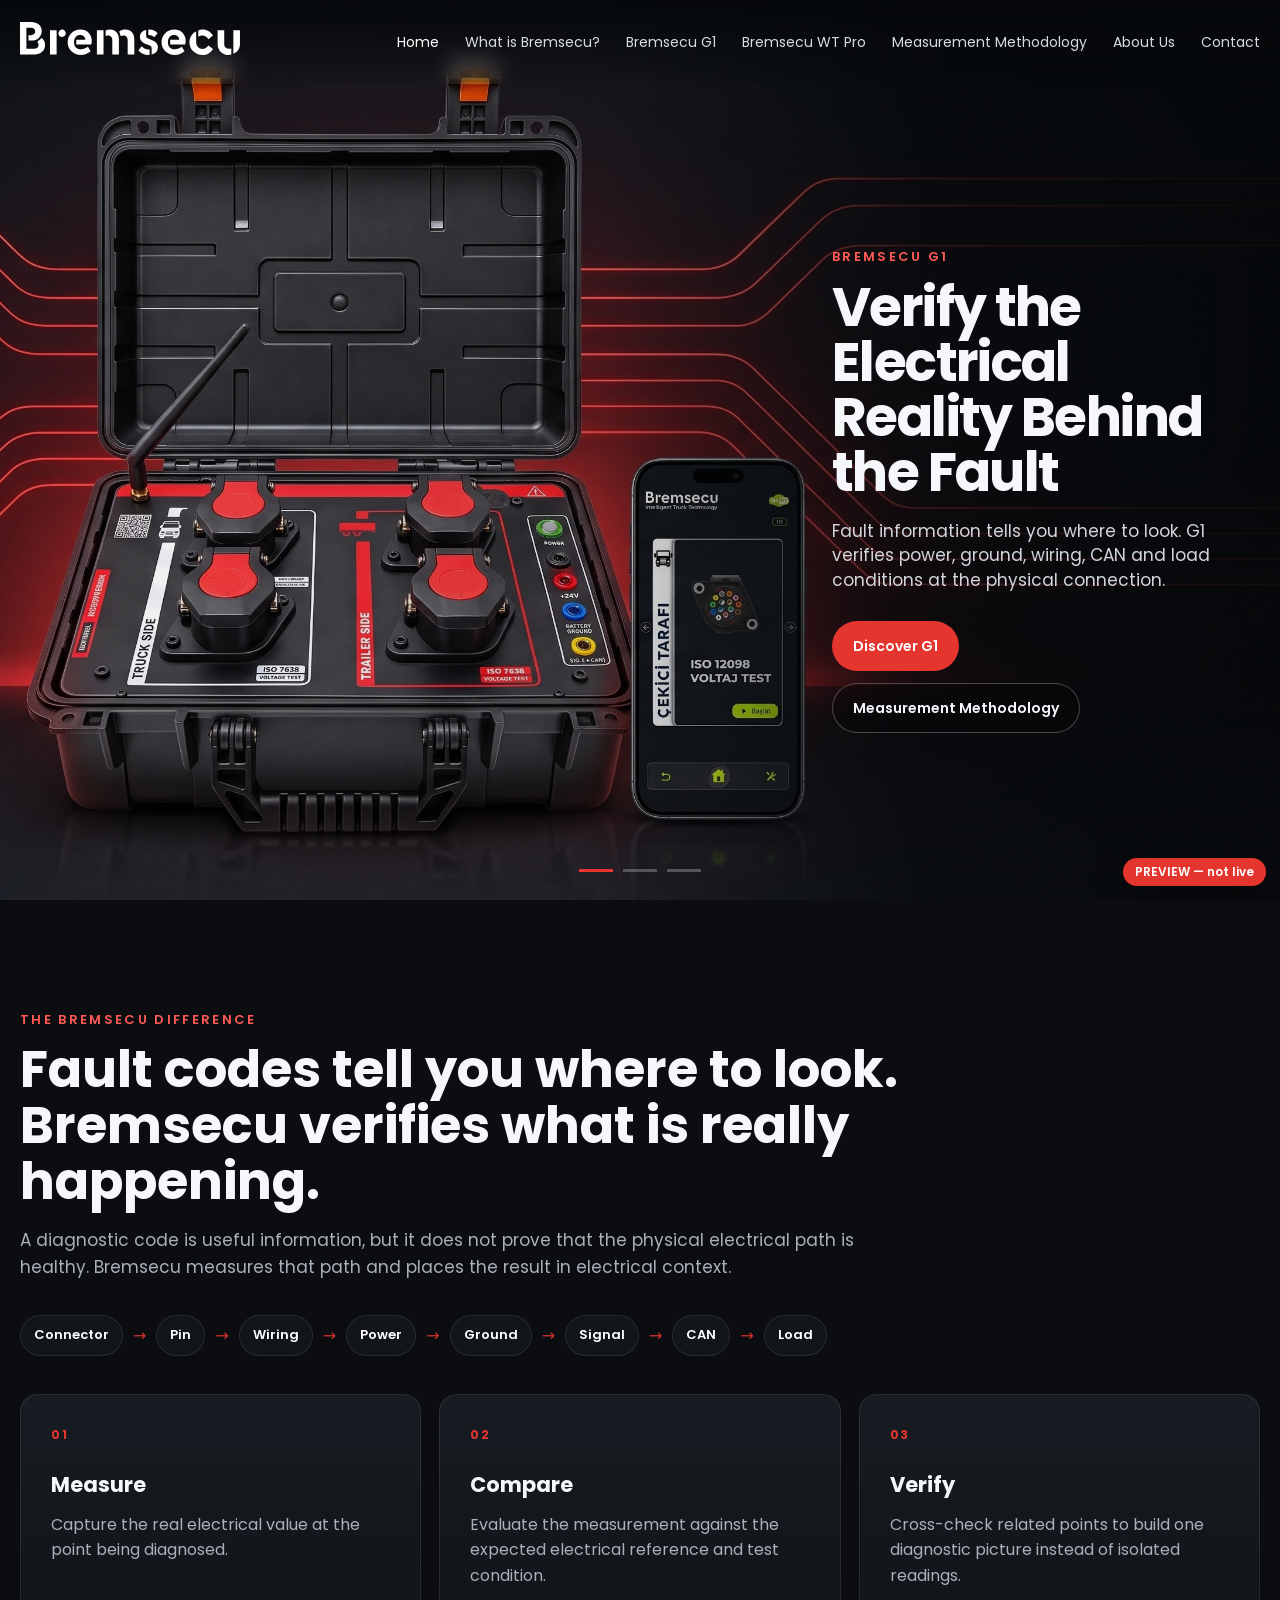
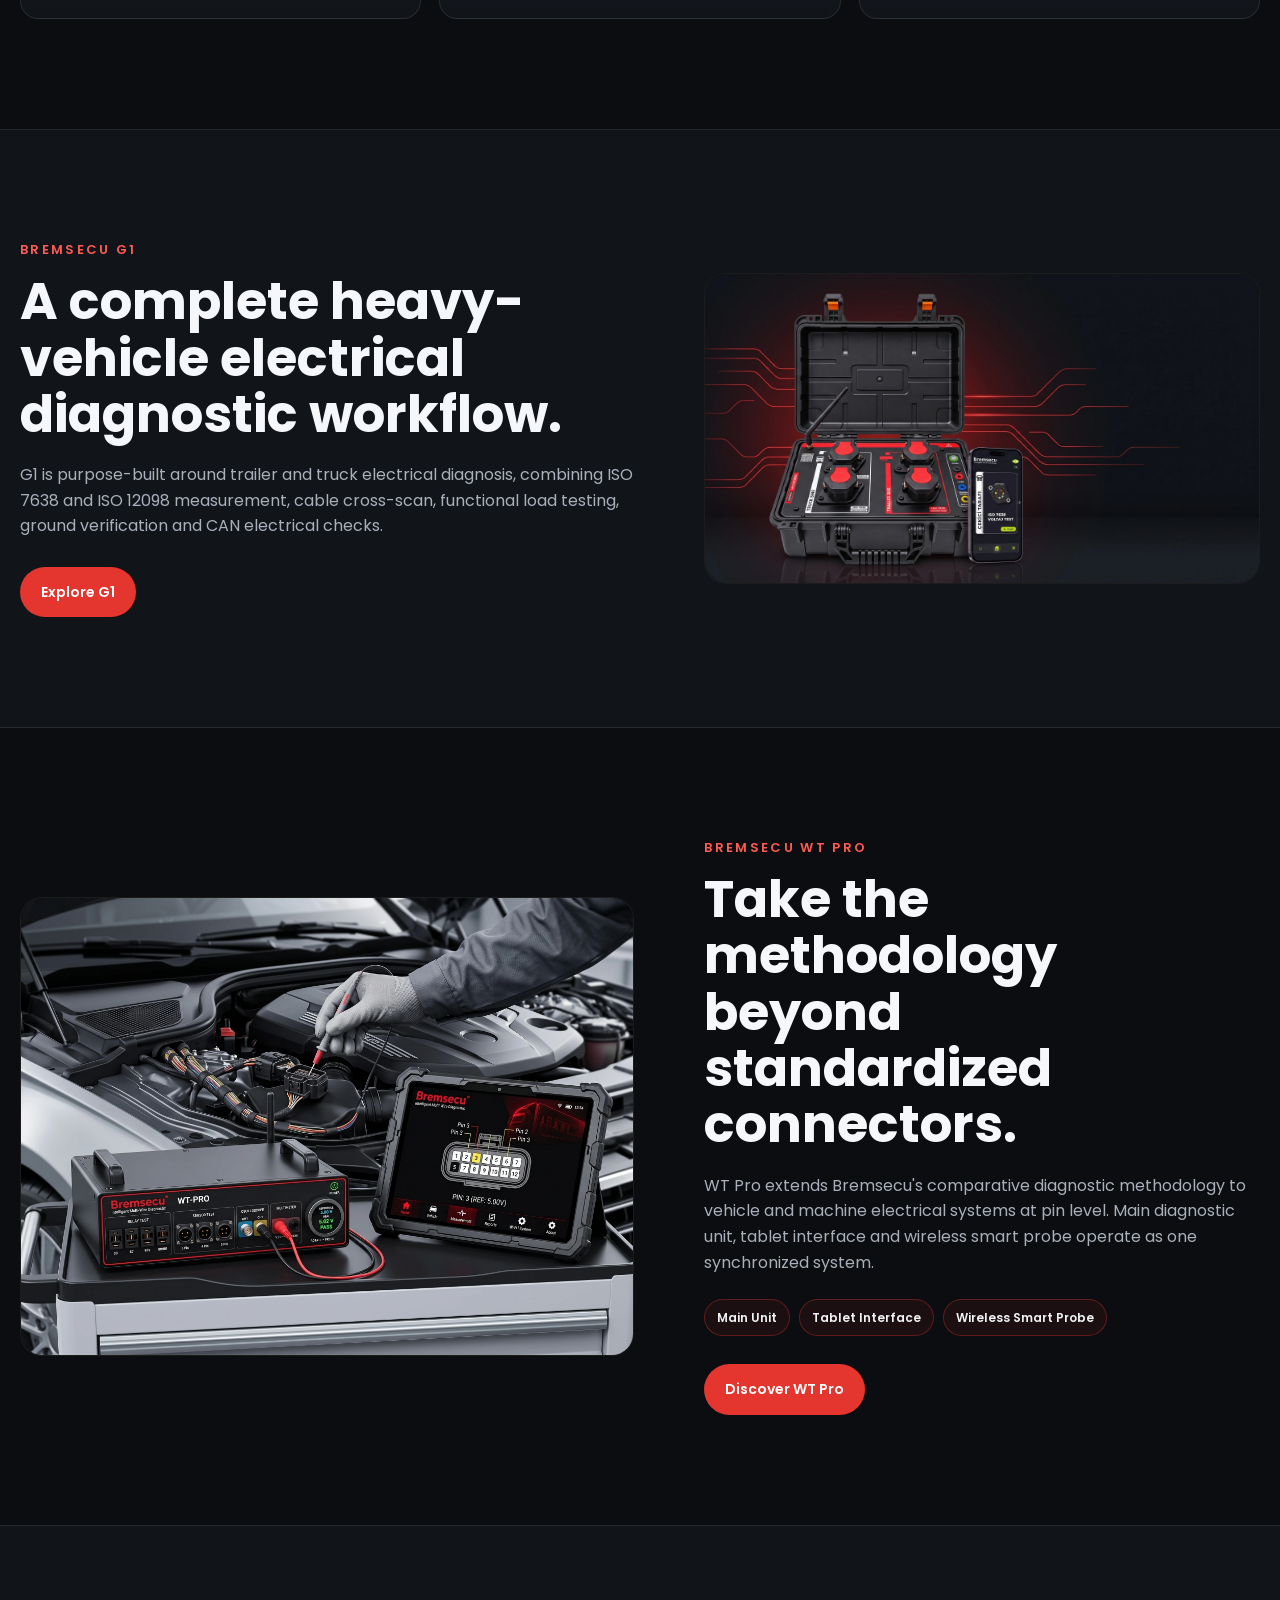
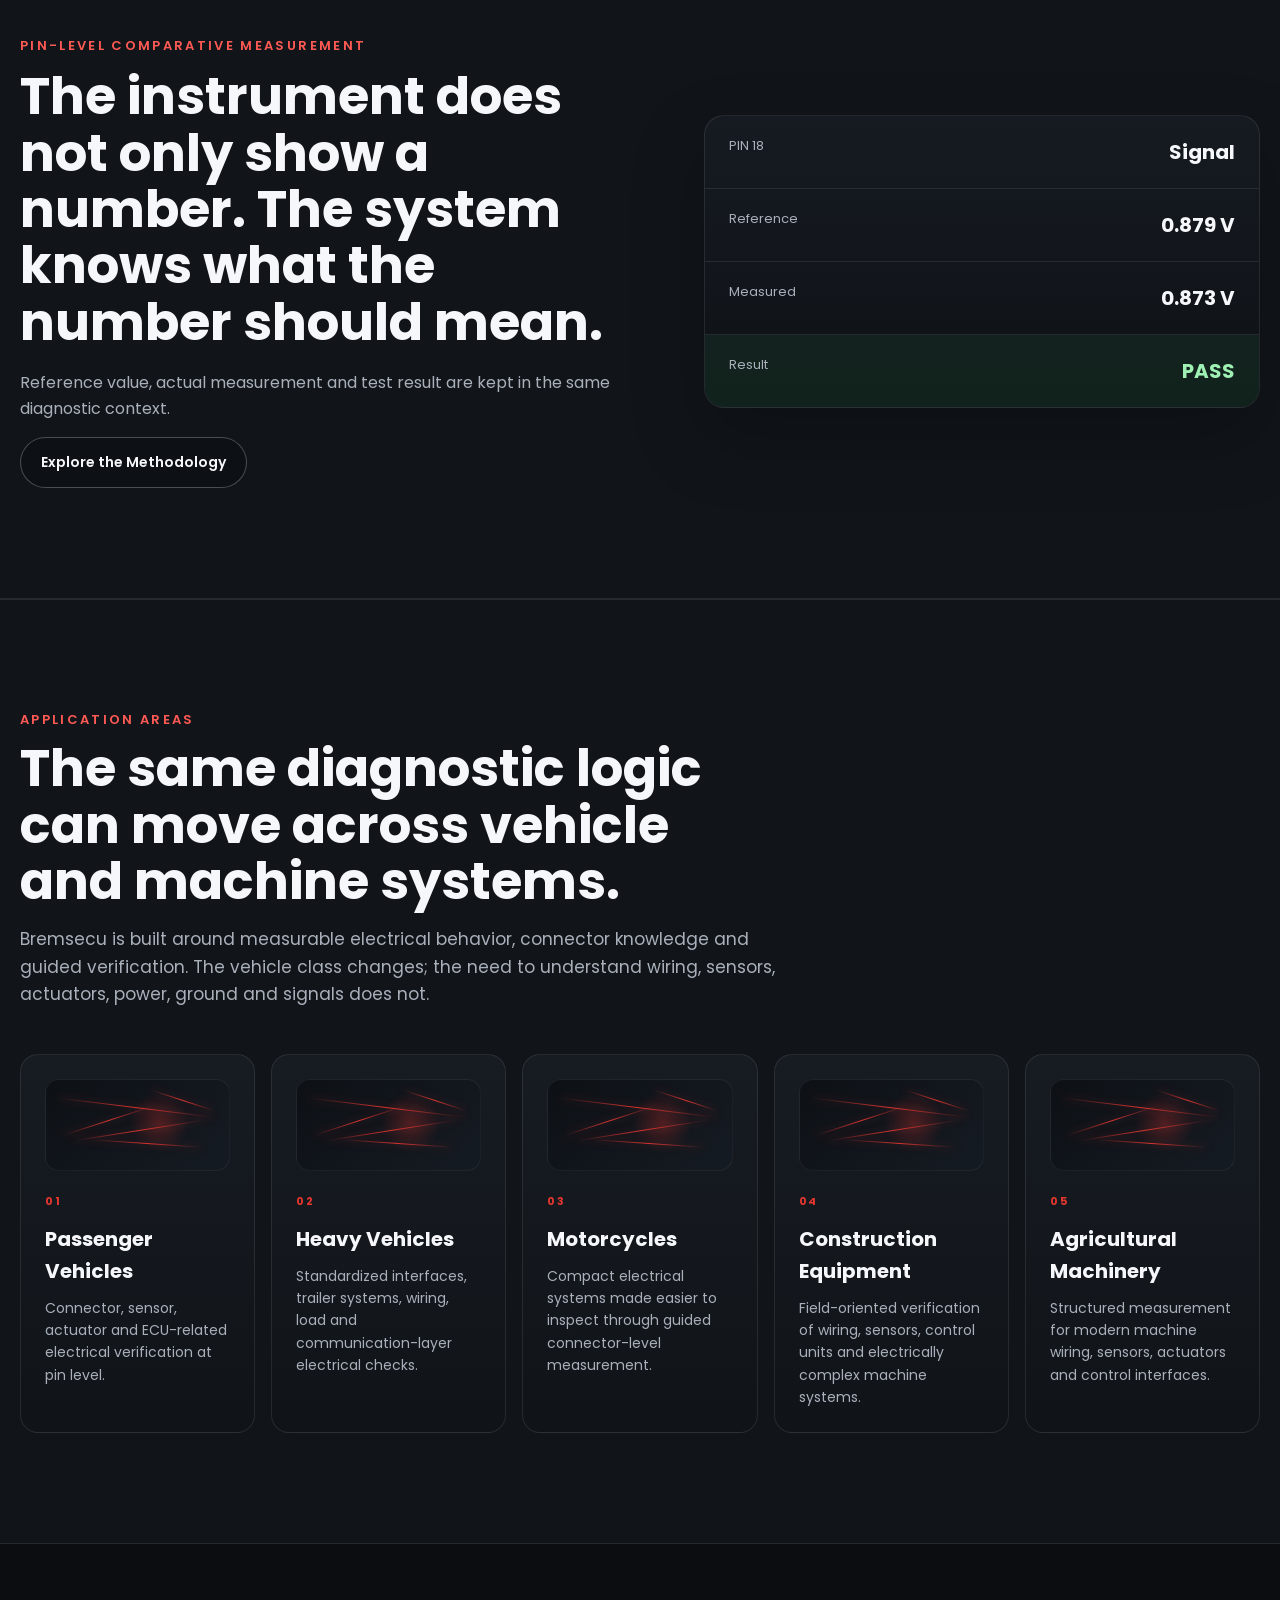
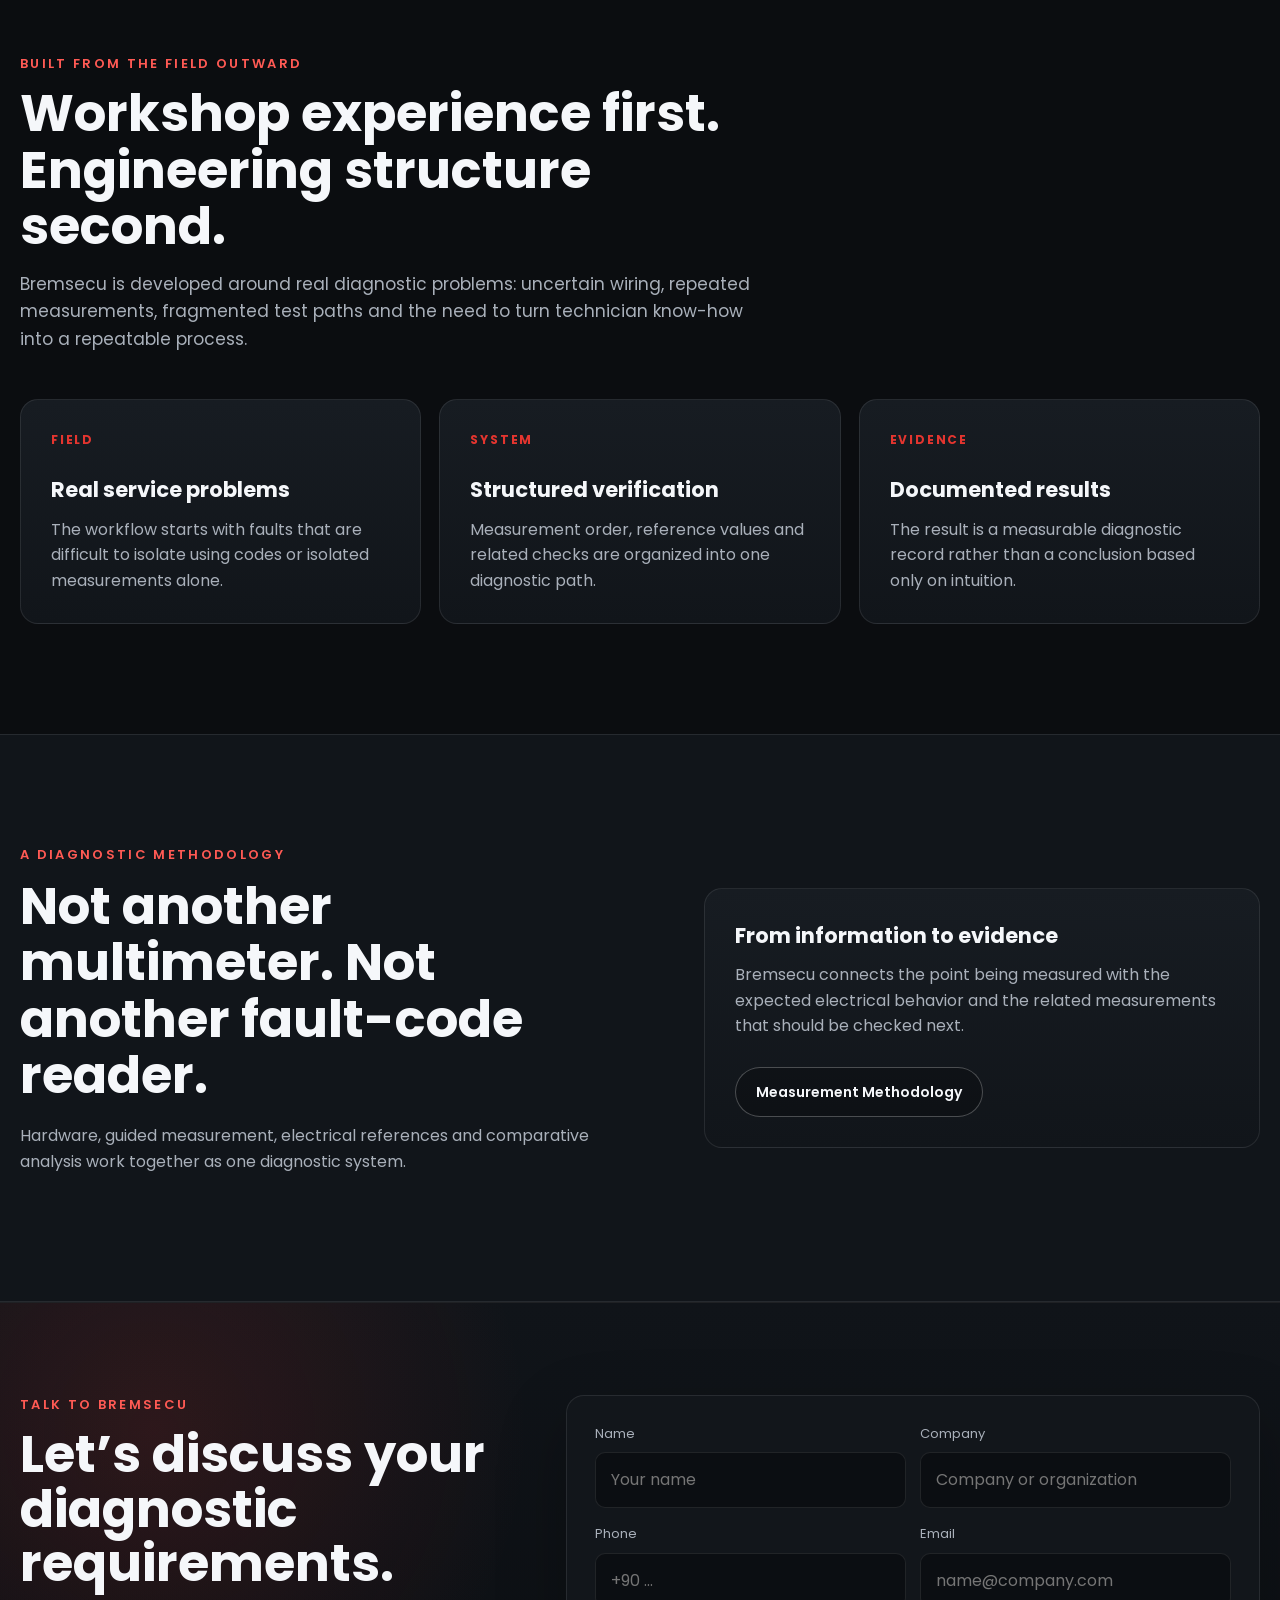
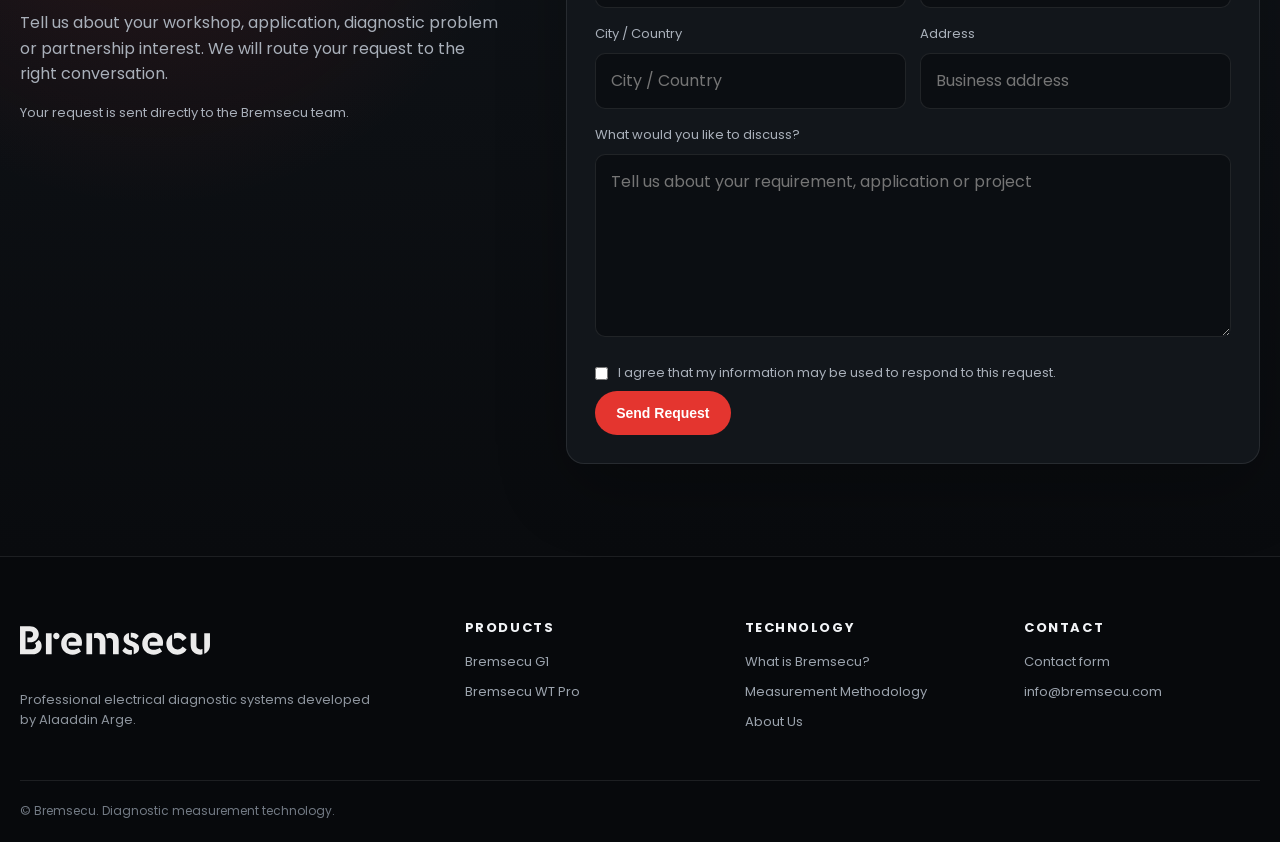
==== public/preview/index.html @ 4805d88d "Add static preview for index.html" ====
<!doctype html>
<html lang="en">
<head>
<meta charset="utf-8"><meta name="viewport" content="width=device-width,initial-scale=1">
<title>Bremsecu | Diagnostic Measurement Platforms</title>
<meta name="description" content="Bremsecu combines diagnostic methodology with two measurement platforms: Bremsecu G1 for heavy-vehicle electrical diagnostics and WT Pro for trainable pin-level measurement and signal analysis.">
<link rel="canonical" href="https://bremsecu.com/">
<meta property="og:type" content="website"><meta property="og:title" content="Bremsecu | Diagnostic Measurement Platforms"><meta property="og:description" content="One diagnostic methodology. Multiple measurement platforms. Real electrical evidence."><meta property="og:url" content="https://bremsecu.com/"><meta property="og:image" content="https://bremsecu.com/images/hero/desktop/hero-desktop-06.webp">
<meta name="twitter:card" content="summary_large_image">
<link rel="icon" type="image/png" href="../images/brand/favicon.png"><link rel="apple-touch-icon" href="../images/brand/favicon.png"><link rel="manifest" href="../site.webmanifest">
<link rel="preload" as="image" href="../images/hero/desktop/hero-desktop-01.webp" media="(min-width:901px)" type="image/webp"><link rel="preload" as="image" href="../images/hero/mobile/hero-mobile-01.webp" media="(max-width:900px)" type="image/webp">
<link rel="stylesheet" href="../styles.css?v=20261004-1">
<script type="application/ld+json">{"@context":"https://schema.org","@graph":[{"@type":"Organization","@id":"https://bremsecu.com/#organization","name":"Bremsecu","url":"https://bremsecu.com/","logo":"https://bremsecu.com/images/brand/logo.svg"},{"@type":"WebSite","@id":"https://bremsecu.com/#website","url":"https://bremsecu.com/","name":"Bremsecu","publisher":{"@id":"https://bremsecu.com/#organization"}},{"@type":"Product","name":"Bremsecu G1","url":"https://bremsecu.com/bremsecu-g1.html","brand":{"@type":"Brand","name":"Bremsecu"}},{"@type":"Product","name":"Bremsecu WT Pro","url":"https://bremsecu.com/bremsecu-wt-pro.html","brand":{"@type":"Brand","name":"Bremsecu"}}]}</script>
</head>
<body><div style="position:fixed;z-index:9999;right:14px;bottom:14px;background:#e4352f;color:white;padding:8px 12px;border-radius:999px;font:600 12px/1 Poppins,Arial,sans-serif;box-shadow:0 8px 30px rgba(0,0,0,.35)">PREVIEW — not live</div>
<header class="site-header"><div class="container nav"><a class="brand" href="./index.html"><img src="../images/brand/logo.svg" alt="Bremsecu"></a><button class="nav-toggle" aria-label="Toggle navigation" aria-expanded="false">☰</button><nav class="nav-links">
<a class="active" href="./index.html">Home</a>
<a href="./what-is-bremsecu.html">What is Bremsecu?</a>
<a href="./bremsecu-g1.html">Bremsecu G1</a>
<a href="./bremsecu-wt-pro.html">Bremsecu WT Pro</a>
<a href="./measurement-methodology.html">Measurement Methodology</a>
<a href="./about.html">About Us</a>
<a href="./contact.html">Contact</a>
</nav></div></header>
<main>
<section class="hero">
<article class="hero-slide active">
<picture class="hero-picture"><source media="(max-width:900px)" srcset="../images/hero/mobile/hero-mobile-01.webp" type="image/webp"><img src="../images/hero/desktop/hero-desktop-01.webp" alt="Bremsecu G1 heavy-vehicle diagnostic platform" fetchpriority="high" decoding="async"></picture>
<div class="hero-shade"></div><div class="hero-copy"><div class="container"><div class="hero-copy-inner"><div class="eyebrow">Bremsecu G1</div><h1>Verify the Electrical Reality Behind the Fault</h1><p>Fault information tells you where to look. G1 verifies power, ground, wiring, CAN and load conditions at the physical connection.</p><div class="hero-actions"><a class="btn btn-primary" href="./bremsecu-g1.html">Discover G1</a><a class="btn btn-secondary" href="./measurement-methodology.html">Measurement Methodology</a></div></div></div></div>
</article>
<article class="hero-slide">
<picture class="hero-picture"><source media="(max-width:900px)" srcset="../images/hero/mobile/hero-mobile-07.webp" type="image/webp"><img src="../images/hero/desktop/hero-desktop-06.webp" alt="Bremsecu WT Pro guided measurement platform" loading="lazy" decoding="async"></picture>
<div class="hero-shade"></div><div class="hero-copy"><div class="container"><div class="hero-copy-inner"><div class="eyebrow">Bremsecu WT Pro</div><h1>Measure. Compare. Verify.</h1><p>Pin-level measurement, reference values and guided comparison work together to turn electrical data into diagnostic evidence.</p><div class="hero-actions"><a class="btn btn-primary" href="./bremsecu-wt-pro.html">Explore WT Pro</a></div></div></div></div>
</article>

<article class="hero-slide hero-slide--domains">
<picture class="hero-picture"><source media="(max-width:900px)" srcset="../images/hero/mobile/hero-mobile-09.webp" type="image/webp"><img src="../images/hero/desktop/hero-desktop-08.webp" alt="Vehicle and machine electrical systems visualized through wiring architecture" loading="lazy" decoding="async"></picture>
<div class="hero-shade"></div><div class="hero-copy"><div class="container"><div class="hero-copy-inner"><div class="eyebrow">Across vehicle systems</div><h1>One Methodology. Multiple Vehicle Domains.</h1><p>From passenger vehicles and motorcycles to heavy vehicles, construction equipment and agricultural machinery — Bremsecu focuses on the electrical structure behind the machine.</p><div class="hero-actions"><a class="btn btn-primary" href="#application-areas">Explore Applications</a><a class="btn btn-secondary" href="./measurement-methodology.html">The Methodology</a></div></div></div></div>
</article>
<div class="hero-dots" aria-label="Hero slides"><button class="hero-dot active" aria-label="Bremsecu G1"></button><button class="hero-dot" aria-label="Bremsecu WT Pro"></button><button class="hero-dot" aria-label="Bremsecu application areas"></button></div>
</section>

<section class="section methodology-intro"><div class="container"><div class="section-head"><div class="eyebrow">The Bremsecu difference</div><h2>Fault codes tell you where to look. Bremsecu verifies what is really happening.</h2><p>A diagnostic code is useful information, but it does not prove that the physical electrical path is healthy. Bremsecu measures that path and places the result in electrical context.</p></div>
<div class="physical-path" aria-label="Physical diagnostic path"><span>Connector</span><i>→</i><span>Pin</span><i>→</i><span>Wiring</span><i>→</i><span>Power</span><i>→</i><span>Ground</span><i>→</i><span>Signal</span><i>→</i><span>CAN</span><i>→</i><span>Load</span></div>
<div class="grid-3">
<div class="card"><div class="num">01</div><h3>Measure</h3><p>Capture the real electrical value at the point being diagnosed.</p></div>
<div class="card"><div class="num">02</div><h3>Compare</h3><p>Evaluate the measurement against the expected electrical reference and test condition.</p></div>
<div class="card"><div class="num">03</div><h3>Verify</h3><p>Cross-check related points to build one diagnostic picture instead of isolated readings.</p></div>
</div></div></section>

<section class="section section-alt"><div class="container split product-split"><div class="split-copy"><div class="eyebrow">Bremsecu G1</div><h2>A complete heavy-vehicle electrical diagnostic workflow.</h2><p>G1 is purpose-built around trailer and truck electrical diagnosis, combining ISO 7638 and ISO 12098 measurement, cable cross-scan, functional load testing, ground verification and CAN electrical checks.</p><div class="hero-actions"><a class="btn btn-primary" href="./bremsecu-g1.html">Explore G1</a></div></div><div class="media-frame"><img src="../images/hero/desktop/hero-desktop-04.webp" alt="Bremsecu G1 diagnostic suitcase and mobile workflow" loading="lazy" decoding="async"></div></div></section>

<section class="section"><div class="container split product-split"><div class="media-frame product-media"><picture><source media="(max-width:900px)" srcset="../images/hero/mobile/hero-mobile-08.webp" type="image/webp"><img src="../images/hero/desktop/hero-desktop-07.webp" onerror="this.onerror=null;this.src='/images/hero/desktop/hero-desktop-06.webp';" alt="Bremsecu WT Pro measurement platform with tablet" loading="lazy" decoding="async"></picture></div><div class="split-copy"><div class="eyebrow">Bremsecu WT Pro</div><h2>Take the methodology beyond standardized connectors.</h2><p>WT Pro extends Bremsecu's comparative diagnostic methodology to vehicle and machine electrical systems at pin level. Main diagnostic unit, tablet interface and wireless smart probe operate as one synchronized system.</p><div class="system-tags"><span>Main Unit</span><span>Tablet Interface</span><span>Wireless Smart Probe</span></div><div class="hero-actions"><a class="btn btn-primary" href="./bremsecu-wt-pro.html">Discover WT Pro</a></div></div></div></section>
<section class="section section-alt comparison-demo"><div class="container split"><div class="split-copy"><div class="eyebrow">Pin-level comparative measurement</div><h2>The instrument does not only show a number. The system knows what the number should mean.</h2><p>Reference value, actual measurement and test result are kept in the same diagnostic context.</p><a class="btn btn-secondary" href="./measurement-methodology.html">Explore the Methodology</a></div><div class="comparison-card"><div><span>PIN 18</span><strong>Signal</strong></div><div><span>Reference</span><strong>0.879 V</strong></div><div><span>Measured</span><strong>0.873 V</strong></div><div class="comparison-result"><span>Result</span><strong>PASS</strong></div></div></div></section>


<section class="section section-alt" id="application-areas"><div class="container">
<div class="section-head"><div class="eyebrow">Application areas</div><h2>The same diagnostic logic can move across vehicle and machine systems.</h2><p>Bremsecu is built around measurable electrical behavior, connector knowledge and guided verification. The vehicle class changes; the need to understand wiring, sensors, actuators, power, ground and signals does not.</p></div>
<div class="application-grid">
  <article class="application-card"><div class="application-visual"><span></span><i></i><b></b></div><div class="num">01</div><h3>Passenger Vehicles</h3><p>Connector, sensor, actuator and ECU-related electrical verification at pin level.</p></article>
  <article class="application-card"><div class="application-visual"><span></span><i></i><b></b></div><div class="num">02</div><h3>Heavy Vehicles</h3><p>Standardized interfaces, trailer systems, wiring, load and communication-layer electrical checks.</p></article>
  <article class="application-card"><div class="application-visual"><span></span><i></i><b></b></div><div class="num">03</div><h3>Motorcycles</h3><p>Compact electrical systems made easier to inspect through guided connector-level measurement.</p></article>
  <article class="application-card"><div class="application-visual"><span></span><i></i><b></b></div><div class="num">04</div><h3>Construction Equipment</h3><p>Field-oriented verification of wiring, sensors, control units and electrically complex machine systems.</p></article>
  <article class="application-card"><div class="application-visual"><span></span><i></i><b></b></div><div class="num">05</div><h3>Agricultural Machinery</h3><p>Structured measurement for modern machine wiring, sensors, actuators and control interfaces.</p></article>
</div>
</div></section>

<section class="section"><div class="container"><div class="section-head"><div class="eyebrow">Built from the field outward</div><h2>Workshop experience first. Engineering structure second.</h2><p>Bremsecu is developed around real diagnostic problems: uncertain wiring, repeated measurements, fragmented test paths and the need to turn technician know-how into a repeatable process.</p></div><div class="grid-3"><div class="card"><div class="num">FIELD</div><h3>Real service problems</h3><p>The workflow starts with faults that are difficult to isolate using codes or isolated measurements alone.</p></div><div class="card"><div class="num">SYSTEM</div><h3>Structured verification</h3><p>Measurement order, reference values and related checks are organized into one diagnostic path.</p></div><div class="card"><div class="num">EVIDENCE</div><h3>Documented results</h3><p>The result is a measurable diagnostic record rather than a conclusion based only on intuition.</p></div></div></div></section>

<section class="section section-alt"><div class="container split"><div><div class="eyebrow">A diagnostic methodology</div><h2 class="large-section-title">Not another multimeter. Not another fault-code reader.</h2><p class="muted">Hardware, guided measurement, electrical references and comparative analysis work together as one diagnostic system.</p></div><div class="card"><h3>From information to evidence</h3><p>Bremsecu connects the point being measured with the expected electrical behavior and the related measurements that should be checked next.</p><div class="hero-actions"><a class="btn btn-secondary" href="./measurement-methodology.html">Measurement Methodology</a></div></div></div></section>
<section class="lead-section" id="inquiry">
  <div class="container lead-grid">
    <div class="lead-copy">
      <div class="eyebrow">Talk to Bremsecu</div>
      <h2>Let’s discuss your diagnostic requirements.</h2>
      <p>Tell us about your workshop, application, diagnostic problem or partnership interest. We will route your request to the right conversation.</p>
      <p class="lead-note">Your request is sent directly to the Bremsecu team.</p>
    </div>
    <form class="contact-box lead-form" action="#" onsubmit="event.preventDefault(); alert('Preview only: form submission is disabled.');" method="post" accept-charset="UTF-8">
      <input type="hidden" name="source" value="homepage">
      <input type="hidden" name="topic" value="General Bremsecu inquiry">
      <div class="form-row">
        <div><label for="name-homepage">Name</label><input id="name-homepage" name="name" type="text" placeholder="Your name" maxlength="120" required autocomplete="name"></div>
        <div><label for="company-homepage">Company</label><input id="company-homepage" name="company" type="text" placeholder="Company or organization" maxlength="160" required autocomplete="organization"></div>
      </div>
      <div class="form-row">
        <div><label for="phone-homepage">Phone</label><input id="phone-homepage" name="phone" type="tel" placeholder="+90 ..." maxlength="60" required autocomplete="tel"></div>
        <div><label for="email-homepage">Email</label><input id="email-homepage" name="email" type="email" placeholder="name@company.com" maxlength="190" required autocomplete="email"></div>
      </div>
      <div class="form-row">
        <div><label for="location-homepage">City / Country</label><input id="location-homepage" name="location" type="text" placeholder="City / Country" maxlength="160" required autocomplete="address-level2"></div>
        <div><label for="address-homepage">Address</label><input id="address-homepage" name="address" type="text" placeholder="Business address" maxlength="260" required autocomplete="street-address"></div>
      </div>
      <label for="message-homepage">What would you like to discuss?</label>
      <textarea id="message-homepage" name="message" rows="6" placeholder="Tell us about your requirement, application or project" maxlength="5000" required></textarea>
      <label class="consent-line"><input type="checkbox" name="consent" value="1" required> <span>I agree that my information may be used to respond to this request.</span></label>
      <div class="hp-field" aria-hidden="true"><label for="website-homepage">Website</label><input id="website-homepage" name="website" type="text" tabindex="-1" autocomplete="off"></div>
      <input type="hidden" name="form_started" value="">
      <button class="btn btn-primary" type="submit">Send Request</button>
      <p class="form-status" data-form-status hidden role="status" aria-live="polite"></p>
    </form>
  </div>
</section>
</main>
<footer class="site-footer">
  <div class="container footer-grid">
    <div class="footer-brand">
      <img src="../images/brand/logo.svg" alt="Bremsecu">
      <p>Professional electrical diagnostic systems developed by Alaaddin Arge.</p>
    </div>
    <div>
      <h3>Products</h3>
      <a href="./bremsecu-g1.html">Bremsecu G1</a>
      <a href="./bremsecu-wt-pro.html">Bremsecu WT Pro</a>
    </div>
    <div>
      <h3>Technology</h3>
      <a href="./what-is-bremsecu.html">What is Bremsecu?</a>
      <a href="./measurement-methodology.html">Measurement Methodology</a>
      <a href="./about.html">About Us</a>
    </div>
    <div>
      <h3>Contact</h3>
      <a href="./contact.html">Contact form</a>
      <a href="mailto:info@bremsecu.com">info@bremsecu.com</a>
    </div>
  </div>
  <div class="container footer-bottom"><span>© Bremsecu. Diagnostic measurement technology.</span></div>
</footer><script src="../site.js?v=20261004-1"></script>
</body></html>
---- public/styles.css ----
@import url('https://fonts.googleapis.com/css2?family=Poppins:wght@400;500;600;700&display=swap');

:root {
  --bg: #0b0d10;
  --bg-soft: #11151a;
  --panel: #151a20;
  --text: #f5f7fa;
  --muted: #a9b0ba;
  --red: #e4352f;
  --red-dark: #8b1613;
  --line: rgba(255,255,255,.09);
  --max: 1240px;
}

* { box-sizing: border-box; }
html { scroll-behavior: smooth; }
body {
  margin: 0;
  background: var(--bg);
  color: var(--text);
  font-family: 'Poppins', system-ui, sans-serif;
  line-height: 1.6;
}
a { color: inherit; text-decoration: none; }
img, video { max-width: 100%; display: block; }

.container { width: min(var(--max), calc(100% - 40px)); margin: 0 auto; }

.site-header {
  position: fixed;
  inset: 0 0 auto 0;
  z-index: 50;
  background: linear-gradient(to bottom, rgba(6,8,10,.95), rgba(6,8,10,.55), transparent);
  backdrop-filter: blur(10px);
}
.nav {
  min-height: 84px;
  display: flex;
  align-items: center;
  justify-content: space-between;
  gap: 30px;
}
.brand img { width: 220px; filter: brightness(0) invert(1); }
.nav-links { display: flex; gap: 26px; align-items: center; font-size: 14px; }
.nav-links a { color: #d8dce2; transition: .2s; }
.nav-links a:hover, .nav-links a.active { color: #fff; }
.nav-toggle { display: none; background: none; border: 0; color: #fff; font-size: 28px; cursor: pointer; }

.hero {
  min-height: 100svh;
  position: relative;
  overflow: hidden;
  background: #090b0e;
}
.hero-slide { position: absolute; inset: 0; opacity: 0; transition: opacity .8s ease; pointer-events: none; }
.hero-slide.active { opacity: 1; pointer-events: auto; }
.hero-picture, .hero-picture img { width: 100%; height: 100%; }
.hero-picture img { object-fit: cover; }
.hero-shade {
  position: absolute; inset: 0;
  background: linear-gradient(90deg, rgba(5,7,9,.03) 0%, rgba(5,7,9,.10) 47%, rgba(5,7,9,.76) 72%, rgba(5,7,9,.88) 100%);
}
.hero-copy {
  position: absolute;
  inset: 0;
  display: flex;
  align-items: center;
  padding-top: 80px;
}
.hero-copy .container {
  width: 100%;
  max-width: none;
  padding: 0 clamp(42px, 5vw, 110px);
  display: flex;
  justify-content: flex-end;
}
.hero-copy-inner {
  width: min(430px, 30vw);
  margin-left: auto;
}
.eyebrow { color: #ff5a54; font-size: 13px; font-weight: 600; letter-spacing: .18em; text-transform: uppercase; }
h1 { font-size: clamp(46px, 5vw, 82px); line-height: 1.02; margin: 14px 0 18px; letter-spacing: -.03em; }
.hero .hero-copy-inner h1 { font-size: clamp(42px, 4.2vw, 72px); }
.hero p { color: #d2d6dc; font-size: 17px; line-height: 1.45; max-width: 430px; }
.hero-actions { display: flex; gap: 12px; margin-top: 28px; flex-wrap: wrap; }
.btn { display: inline-flex; align-items: center; justify-content: center; padding: 13px 20px; border-radius: 999px; font-size: 14px; font-weight: 600; border: 1px solid transparent; cursor: pointer; transition: transform .2s ease, opacity .2s ease, border-color .2s ease; }
.btn:hover { transform: translateY(-1px); }
.btn-primary { background: var(--red); color: #fff; }
.btn-secondary { border-color: rgba(255,255,255,.25); background: rgba(0,0,0,.2); }
.hero-dots { position: absolute; z-index: 5; left: 50%; bottom: 28px; transform: translateX(-50%); display: flex; gap: 10px; }
.hero-dot { width: 34px; height: 3px; background: rgba(255,255,255,.25); border: 0; padding: 0; cursor: pointer; }
.hero-dot.active { background: var(--red); }

.section { padding: 110px 0; }
.section-alt { background: var(--bg-soft); border-top: 1px solid var(--line); border-bottom: 1px solid var(--line); }
.section-head { max-width: 760px; margin-bottom: 46px; }
.section-head h2 { font-size: clamp(32px, 4vw, 54px); line-height: 1.1; margin: 10px 0 16px; }
.section-head p { color: var(--muted); font-size: 17px; }

.grid-3 { display: grid; grid-template-columns: repeat(3, 1fr); gap: 18px; }
.card { background: linear-gradient(180deg, #171c22, #11151a); border: 1px solid var(--line); border-radius: 18px; padding: 30px; }
.card h3 { margin: 0 0 10px; font-size: 21px; }
.card p { margin: 0; color: var(--muted); }
.card .num { color: var(--red); font-size: 12px; font-weight: 700; letter-spacing: .15em; margin-bottom: 24px; }

.split { display: grid; grid-template-columns: 1.05fr .95fr; gap: 70px; align-items: center; }
.split-copy h2 { font-size: clamp(34px, 4vw, 54px); line-height: 1.1; margin: 12px 0 20px; }
.split-copy p { color: var(--muted); }
.feature-list { display: grid; gap: 14px; margin-top: 28px; }
.feature-item { padding: 14px 0; border-bottom: 1px solid var(--line); display: flex; gap: 14px; align-items: flex-start; }
.feature-item b { color: var(--red); }
.media-frame { border: 1px solid var(--line); border-radius: 22px; overflow: hidden; background: #050607; }

.partner-row { display: grid; grid-template-columns: repeat(2, 1fr); gap: 18px; }
.partner { min-height: 150px; border: 1px solid var(--line); border-radius: 18px; display: flex; align-items: center; justify-content: center; background: #12161b; font-size: 26px; font-weight: 600; color: #e6e9ed; }

.page-hero { padding: 180px 0 90px; background: radial-gradient(circle at 70% 20%, rgba(228,53,47,.16), transparent 30%), #0b0d10; border-bottom: 1px solid var(--line); }
.page-hero h1 { max-width: 850px; }
.page-hero p { max-width: 760px; color: var(--muted); font-size: 18px; }

.contact-grid { display: grid; grid-template-columns: .8fr 1.2fr; gap: 60px; }
.contact-box { border: 1px solid var(--line); border-radius: 18px; padding: 28px; background: #12161b; }
.contact-box label { display:block; font-size: 13px; color: var(--muted); margin-bottom: 8px; }
.contact-box input, .contact-box textarea, .contact-box select { width: 100%; background:#0b0e12; border:1px solid var(--line); color:#fff; padding: 14px 15px; border-radius: 10px; font: inherit; margin-bottom: 16px; }
.contact-box input:focus, .contact-box textarea:focus, .contact-box select:focus { outline: 2px solid rgba(228,53,47,.35); border-color: rgba(228,53,47,.75); }
.hp-field { position: absolute !important; left: -10000px !important; width: 1px !important; height: 1px !important; overflow: hidden !important; opacity: 0 !important; pointer-events: none !important; }
.form-status { margin-top: 16px; padding: 12px 14px; border-radius: 10px; font-size: 13px; }
.form-status.success { background: rgba(52,199,89,.10); border: 1px solid rgba(52,199,89,.35); color: #c8f7d3; }
.form-status.error { background: rgba(228,53,47,.10); border: 1px solid rgba(228,53,47,.35); color: #ffd0ce; }

.site-footer { border-top: 1px solid var(--line); padding: 38px 0; color: #8d949d; font-size: 13px; }
.footer-inner { display: flex; justify-content: space-between; gap: 30px; align-items: center; }
.footer-inner img { width: 160px; filter: brightness(0) invert(1); opacity: .85; }

@media (max-width: 900px) {
  .nav { min-height: 72px; }
  .brand img { width: 170px; }
  .nav-toggle { display: block; }
  .nav-links { position: absolute; top: 72px; left: 20px; right: 20px; display: none; flex-direction: column; align-items: flex-start; background: rgba(9,11,14,.97); border: 1px solid var(--line); border-radius: 14px; padding: 18px; }
  .nav-links.open { display: flex; }
  .hero-copy { align-items: flex-start; padding-top: 112px; }
  .hero-copy .container { width: min(var(--max), calc(100% - 28px)); padding: 0; justify-content: flex-end; }
  .hero-copy-inner { width: min(78vw, 390px); margin-left: auto; }
  .hero .hero-copy-inner h1 { font-size: clamp(34px, 10vw, 54px); }
  .hero p { font-size: 16px; }
  .hero-shade { background: linear-gradient(270deg, rgba(5,7,9,.84) 0%, rgba(5,7,9,.64) 38%, rgba(5,7,9,.08) 78%); }
  .grid-3, .split, .partner-row, .contact-grid { grid-template-columns: 1fr; }
  .split { gap: 36px; }
  .section { padding: 78px 0; }
  .hero-actions { margin-top: 18px; }
  .footer-inner { flex-direction: column; align-items: flex-start; }
}

@media (max-width: 560px) {
  .container { width: min(var(--max), calc(100% - 28px)); }
  .hero-copy-inner { width: min(74vw, 350px); }
  .hero-actions { gap: 9px; }
  .btn { padding: 11px 16px; font-size: 13px; }
}


/* Product-family additions */
.grid-4 { display: grid; grid-template-columns: repeat(4, 1fr); gap: 18px; }
.large-section-title { font-size: clamp(34px,4vw,54px); line-height: 1.1; margin: 12px 0 20px; }
.muted { color: var(--muted); }

.product-hero {
  position: relative;
  min-height: 78svh;
  display: flex;
  align-items: flex-end;
  overflow: hidden;
  background: #090b0e;
  border-bottom: 1px solid var(--line);
}
.product-hero-picture { position: absolute; inset: 0; }
.product-hero-picture img { width: 100%; height: 100%; object-fit: cover; }
.product-hero-shade {
  position: absolute; inset: 0;
  background: linear-gradient(90deg, rgba(5,7,9,.18) 0%, rgba(5,7,9,.34) 44%, rgba(5,7,9,.78) 100%);
}
.product-hero-copy {
  position: relative;
  z-index: 2;
  padding-top: 190px;
  padding-bottom: 90px;
}
.product-hero-copy h1 { max-width: 780px; }
.product-hero-copy p { max-width: 700px; color: #d2d6dc; font-size: 18px; }

.product-media picture,
.product-media img { width: 100%; display: block; }

.statement-block {
  max-width: 960px;
  padding: 54px;
  border: 1px solid var(--line);
  border-radius: 24px;
  background:
    radial-gradient(circle at 85% 15%, rgba(228,53,47,.13), transparent 28%),
    linear-gradient(180deg, #151a20, #0f1318);
}
.statement-block h2 { font-size: clamp(42px, 6vw, 76px); line-height: 1.02; margin: 16px 0 24px; }
.statement-block p { max-width: 820px; color: var(--muted); font-size: 17px; }

.connector-rail {
  display: flex;
  gap: 12px;
  flex-wrap: wrap;
  margin-top: 24px;
}
.connector-rail span {
  border: 1px solid var(--line);
  border-radius: 999px;
  padding: 10px 14px;
  background: #12161b;
  color: #dfe3e8;
  font-size: 13px;
}

.emphasis-card h3 { font-size: clamp(28px, 3vw, 42px); line-height: 1.12; margin: 14px 0 18px; }

.trainable-callout {
  margin-top: 24px;
  padding: 30px;
  border: 1px solid rgba(228,53,47,.3);
  border-radius: 20px;
  background: linear-gradient(90deg, rgba(228,53,47,.09), rgba(228,53,47,.02));
  display: grid;
  grid-template-columns: .9fr 1.1fr;
  gap: 30px;
  align-items: center;
}
.trainable-callout h3 { margin: 8px 0 0; font-size: clamp(28px,3vw,42px); line-height: 1.08; }
.trainable-callout p { margin: 0; color: var(--muted); }

.metric-grid { display: grid; grid-template-columns: repeat(2, 1fr); gap: 16px; }
.metric {
  padding: 24px;
  border: 1px solid var(--line);
  border-radius: 16px;
  background: #12161b;
}
.metric strong { display: block; font-size: 20px; margin-bottom: 6px; }
.metric span { color: var(--muted); font-size: 14px; }

.video-section { max-width: 920px; }
.centered { text-align: center; margin-left: auto; margin-right: auto; }
.centered p { margin-left: auto; margin-right: auto; }
.video-poster {
  position: relative;
  width: 100%;
  aspect-ratio: 16 / 9;
  overflow: hidden;
  border: 1px solid var(--line);
  border-radius: 22px;
  padding: 0;
  background: #050607;
  cursor: pointer;
}
.video-poster img { width: 100%; height: 100%; object-fit: cover; }
.video-poster::after {
  content: "";
  position: absolute;
  inset: 0;
  background: linear-gradient(180deg, rgba(0,0,0,.03), rgba(0,0,0,.34));
}
.video-play {
  position: absolute;
  z-index: 2;
  left: 50%;
  top: 50%;
  transform: translate(-50%, -50%);
  width: 76px;
  height: 76px;
  border-radius: 50%;
  display: grid;
  place-items: center;
  background: var(--red);
  color: #fff;
  font-size: 28px;
  box-shadow: 0 12px 40px rgba(0,0,0,.4);
}
.youtube-frame { width: 100%; height: 100%; border: 0; display: block; }

@media (max-width: 1100px) {
  .nav-links { gap: 16px; font-size: 12px; }
}

@media (max-width: 900px) {
  .grid-4 { grid-template-columns: 1fr 1fr; }
  .product-hero { min-height: 72svh; }
  .product-hero-copy { padding-top: 150px; padding-bottom: 58px; }
  .product-hero-shade { background: linear-gradient(180deg, rgba(5,7,9,.12), rgba(5,7,9,.78) 72%, rgba(5,7,9,.92)); }
  .statement-block { padding: 34px 24px; }
  .trainable-callout { grid-template-columns: 1fr; }
}

@media (max-width: 560px) {
  .grid-4, .metric-grid { grid-template-columns: 1fr; }
  .video-play { width: 62px; height: 62px; font-size: 22px; }
}


/* Product hero placement tuned to each image */
.product-hero-copy {
  width: 100%;
  max-width: none;
  padding-left: clamp(44px, 5vw, 96px);
  padding-right: clamp(44px, 5vw, 96px);
  padding-bottom: 0;
  align-self: stretch;
  display: flex;
  flex-direction: column;
  justify-content: center;
}
.product-hero-copy h1 {
  max-width: 560px;
  font-size: clamp(46px, 4.4vw, 72px);
}
.product-hero-copy p {
  max-width: 540px;
  line-height: 1.5;
}

/* G1 image has clean negative space on the right */
.product-hero--g1 .product-hero-copy {
  align-items: flex-start;
  padding-left: 58vw;
  padding-right: 5vw;
}
.product-hero--g1 .product-hero-shade {
  background: linear-gradient(90deg, rgba(5,7,9,.03) 0%, rgba(5,7,9,.08) 45%, rgba(5,7,9,.62) 66%, rgba(5,7,9,.90) 100%);
}

/* WT Pro image carries the tablet on the right and hardware low-left */
.product-hero--wt .product-hero-copy {
  align-items: flex-start;
  justify-content: flex-start;
  padding-top: clamp(155px, 17vh, 210px);
  padding-left: clamp(52px, 6vw, 118px);
  padding-right: 60vw;
}
.product-hero--wt .product-hero-copy h1 { max-width: 500px; }
.product-hero--wt .product-hero-copy p { max-width: 500px; }
.product-hero--wt .product-hero-shade {
  background: linear-gradient(90deg, rgba(5,7,9,.72) 0%, rgba(5,7,9,.45) 30%, rgba(5,7,9,.08) 55%, rgba(5,7,9,.08) 100%);
}

@media (max-width: 1200px) {
  .product-hero--g1 .product-hero-copy { padding-left: 54vw; }
  .product-hero--wt .product-hero-copy { padding-right: 52vw; }
}

@media (max-width: 900px) {
  .product-hero-copy {
    justify-content: flex-end;
    padding: 120px 22px 46px;
  }
  .product-hero-copy h1 { font-size: clamp(34px, 10vw, 54px); }
  .product-hero--g1 .product-hero-copy,
  .product-hero--wt .product-hero-copy {
    align-items: flex-start;
    justify-content: flex-end;
    padding: 120px 22px 46px;
  }
  .product-hero--g1 .product-hero-shade,
  .product-hero--wt .product-hero-shade {
    background: linear-gradient(180deg, rgba(5,7,9,.05) 0%, rgba(5,7,9,.20) 45%, rgba(5,7,9,.86) 76%, rgba(5,7,9,.96) 100%);
  }
}


/* Mobile product hero typography refinement */
@media (max-width: 900px) {
  .product-hero--wt .product-hero-copy {
    padding: 112px 22px 38px;
  }
  .product-hero--wt .product-hero-copy .eyebrow {
    font-size: 11px;
    letter-spacing: .16em;
  }
  .product-hero--wt .product-hero-copy h1 {
    max-width: 88vw;
    font-size: clamp(34px, 9vw, 44px);
    line-height: 1.01;
    margin: 10px 0 14px;
  }
  .product-hero--wt .product-hero-copy p {
    max-width: 86vw;
    font-size: 15px;
    line-height: 1.42;
  }
}

@media (max-width: 560px) {
  .product-hero--wt .product-hero-copy {
    padding: 104px 20px 34px;
  }
  .product-hero--wt .product-hero-copy h1 {
    max-width: 90vw;
    font-size: clamp(32px, 8.7vw, 40px);
    line-height: 1.02;
  }
  .product-hero--wt .product-hero-copy p {
    max-width: 88vw;
    font-size: 14.5px;
    line-height: 1.4;
  }
}


/* Homepage multi-domain hero */
.hero-slide--domains .hero-shade {
  background:
    linear-gradient(90deg, rgba(5,7,9,.78) 0%, rgba(5,7,9,.55) 30%, rgba(5,7,9,.14) 62%, rgba(5,7,9,.06) 100%);
}
.hero-slide--domains .hero-copy .container { justify-content: flex-start; }
.hero-slide--domains .hero-copy-inner { margin-left: 0; width: min(520px, 38vw); }

/* Application areas */
.application-grid {
  display: grid;
  grid-template-columns: repeat(5, 1fr);
  gap: 16px;
}
.application-card {
  position: relative;
  overflow: hidden;
  min-height: 300px;
  padding: 24px;
  border: 1px solid var(--line);
  border-radius: 18px;
  background: linear-gradient(180deg, #171c22, #101419);
}
.application-card .num {
  color: var(--red);
  font-size: 11px;
  font-weight: 700;
  letter-spacing: .16em;
  margin: 22px 0 12px;
}
.application-card h3 { margin: 0 0 10px; font-size: 20px; }
.application-card p { margin: 0; color: var(--muted); font-size: 14px; }
.application-visual {
  height: 92px;
  position: relative;
  border-radius: 14px;
  overflow: hidden;
  border: 1px solid rgba(255,255,255,.06);
  background:
    radial-gradient(circle at 62% 47%, rgba(228,53,47,.28), transparent 24%),
    linear-gradient(135deg, #0d1116, #151b22);
}
.application-visual::before,
.application-visual::after,
.application-visual span,
.application-visual i,
.application-visual b {
  content: "";
  position: absolute;
  height: 1px;
  background: linear-gradient(90deg, transparent, rgba(228,53,47,.95), transparent);
  box-shadow: 0 0 10px rgba(228,53,47,.4);
}
.application-visual::before { width: 86%; left: 6%; top: 30%; transform: rotate(7deg); }
.application-visual::after { width: 72%; left: 15%; top: 56%; transform: rotate(-9deg); }
.application-visual span { width: 60%; left: 25%; top: 70%; transform: rotate(4deg); }
.application-visual i { width: 52%; left: 8%; top: 44%; transform: rotate(-18deg); }
.application-visual b { width: 36%; right: 7%; top: 22%; transform: rotate(18deg); }

/* G1 application screen carousel */
.g1-ui-section { overflow: hidden; }
.ui-orbit {
  position: relative;
  height: 560px;
  margin: 30px auto 8px;
  max-width: 1180px;
  perspective: 1600px;
}
.ui-shot {
  --slot: 5;
  position: absolute;
  left: 50%;
  top: 50%;
  width: 290px;
  transform:
    translate(-50%, -50%)
    translateX(calc((var(--slot) - 2) * 260px))
    scale(calc(1 - (abs(var(--slot) - 2) * .16)));
  opacity: 0;
  transition:
    transform .58s cubic-bezier(.18,.82,.24,1),
    opacity .48s ease,
    filter .48s ease;
  filter: blur(1.2px) saturate(.78);
  z-index: 1;
}
.ui-shot-inner {
  border-radius: 28px;
  overflow: hidden;
  border: 1px solid rgba(255,255,255,.12);
  background: #07090c;
  box-shadow: 0 28px 70px rgba(0,0,0,.38);
}
.ui-shot img { width: 100%; height: auto; display: block; }
.ui-shot[data-slot="0"] { --slot: 0; opacity: .14; z-index: 1; }
.ui-shot[data-slot="1"] { --slot: 1; opacity: .42; z-index: 2; filter: blur(.5px) saturate(.86); }
.ui-shot[data-slot="2"] {
  --slot: 2;
  opacity: 1;
  z-index: 5;
  width: 340px;
  filter: none;
  animation: ui-pop .42s cubic-bezier(.18,.9,.3,1);
}
.ui-shot[data-slot="3"] { --slot: 3; opacity: .42; z-index: 2; filter: blur(.5px) saturate(.86); }
.ui-shot[data-slot="4"] { --slot: 4; opacity: .14; z-index: 1; }
.ui-shot[data-slot="5"] { --slot: 5; opacity: .07; z-index: 0; filter: blur(1.5px) saturate(.68); }
.ui-shot[data-slot="6"],
.ui-shot[data-slot="-1"] { --slot: 6; opacity: 0; pointer-events: none; }

@keyframes ui-pop {
  0% { transform: translate(-50%, -50%) translateY(10px) scale(.93); }
  55% { transform: translate(-50%, -50%) translateY(-8px) scale(1.035); }
  100% { transform: translate(-50%, -50%) translateY(0) scale(1); }
}

.ui-caption {
  display: flex;
  justify-content: center;
  gap: 12px;
  align-items: center;
  flex-wrap: wrap;
  color: var(--muted);
  font-size: 13px;
}
.ui-caption strong { color: #fff; font-weight: 600; }
.ui-caption-line { width: 36px; height: 1px; background: var(--red); }

/* Video blocks now sit higher, but remain compact */
.video-section { padding-top: 6px; padding-bottom: 6px; }

/* Cache-safe asset links are applied in HTML by version query string */

@supports not (width: calc(abs(1) * 1px)) {
  .ui-shot[data-slot="0"] { transform: translate(-50%, -50%) translateX(-520px) scale(.68); }
  .ui-shot[data-slot="1"] { transform: translate(-50%, -50%) translateX(-260px) scale(.84); }
  .ui-shot[data-slot="2"] { transform: translate(-50%, -50%) translateX(0) scale(1); }
  .ui-shot[data-slot="3"] { transform: translate(-50%, -50%) translateX(260px) scale(.84); }
  .ui-shot[data-slot="4"] { transform: translate(-50%, -50%) translateX(520px) scale(.68); }
}

@media (max-width: 1100px) {
  .application-grid { grid-template-columns: repeat(3, 1fr); }
  .ui-orbit { height: 500px; }
  .ui-shot { width: 250px; }
  .ui-shot[data-slot="2"] { width: 300px; }
  @supports not (width: calc(abs(1) * 1px)) {
    .ui-shot[data-slot="0"] { transform: translate(-50%, -50%) translateX(-400px) scale(.7); }
    .ui-shot[data-slot="1"] { transform: translate(-50%, -50%) translateX(-205px) scale(.84); }
    .ui-shot[data-slot="3"] { transform: translate(-50%, -50%) translateX(205px) scale(.84); }
    .ui-shot[data-slot="4"] { transform: translate(-50%, -50%) translateX(400px) scale(.7); }
  }
}

@media (max-width: 900px) {
  .hero-slide--domains .hero-copy .container { justify-content: flex-end; }
  .hero-slide--domains .hero-copy-inner { width: min(82vw, 390px); margin-left: auto; }
  .hero-slide--domains .hero-shade {
    background: linear-gradient(270deg, rgba(5,7,9,.86) 0%, rgba(5,7,9,.66) 42%, rgba(5,7,9,.08) 80%);
  }
  .application-grid { grid-template-columns: 1fr 1fr; }
  .ui-orbit { height: 440px; margin-top: 16px; }
  .ui-shot { width: 210px; }
  .ui-shot[data-slot="2"] { width: 255px; }
  .ui-shot[data-slot="0"],
  .ui-shot[data-slot="4"],
  .ui-shot[data-slot="5"] { display: none; }
  @supports not (width: calc(abs(1) * 1px)) {
    .ui-shot[data-slot="1"] { transform: translate(-50%, -50%) translateX(-165px) scale(.78); }
    .ui-shot[data-slot="3"] { transform: translate(-50%, -50%) translateX(165px) scale(.78); }
  }
}

@media (max-width: 560px) {
  .application-grid { grid-template-columns: 1fr; }
  .application-card { min-height: 240px; }
  .ui-orbit { height: 390px; }
  .ui-shot { width: 165px; }
  .ui-shot[data-slot="2"] { width: 215px; }
  .ui-shot[data-slot="1"],
  .ui-shot[data-slot="3"] { opacity: .28; }
  @supports not (width: calc(abs(1) * 1px)) {
    .ui-shot[data-slot="1"] { transform: translate(-50%, -50%) translateX(-128px) scale(.74); }
    .ui-shot[data-slot="3"] { transform: translate(-50%, -50%) translateX(128px) scale(.74); }
  }
}


/* G1 UI showcase spacing refinement */
.g1-ui-section .section-head {
  margin-bottom: 18px;
}
.g1-ui-section .ui-orbit {
  margin-top: 4px;
  margin-bottom: 24px;
}
.g1-ui-section .ui-caption {
  position: relative;
  z-index: 3;
  margin-top: 18px;
  padding-top: 4px;
}
@media (min-width: 901px) {
  .g1-ui-section {
    padding-top: 92px;
    padding-bottom: 96px;
  }
  .g1-ui-section .section-head {
    max-width: 820px;
    margin-bottom: 8px;
  }
  .g1-ui-section .ui-orbit {
    height: 610px;
    margin-top: 0;
    margin-bottom: 34px;
  }
}
@media (max-width: 900px) {
  .g1-ui-section .section-head {
    margin-bottom: 8px;
  }
  .g1-ui-section .ui-orbit {
    margin-top: 0;
    margin-bottom: 24px;
  }
  .g1-ui-section .ui-caption {
    margin-top: 14px;
  }
}


/* Extra top breathing room for G1 UI intro text */
.g1-ui-section .section-head {
  padding-top: 28px;
}
@media (max-width: 900px) {
  .g1-ui-section .section-head {
    padding-top: 20px;
  }
}


/* Final spacing fix for G1 guided interface block */
.g1-ui-section {
  padding-top: 130px;
}
.g1-ui-section .section-head {
  padding-top: 0;
  margin-bottom: 42px;
}
.g1-ui-section .section-head h2 {
  margin-bottom: 24px;
}
.g1-ui-section .section-head p {
  margin-top: 0;
}
.g1-ui-section .ui-orbit {
  margin-top: 34px;
}

@media (max-width: 900px) {
  .g1-ui-section {
    padding-top: 96px;
  }
  .g1-ui-section .section-head {
    margin-bottom: 30px;
  }
  .g1-ui-section .section-head h2 {
    margin-bottom: 18px;
  }
  .g1-ui-section .ui-orbit {
    margin-top: 24px;
  }
}


/* G1 hero framing + interface overflow corrections */
.product-hero--g1 .product-hero-picture img {
  object-position: center 38%;
}
.g1-ui-section {
  overflow: visible;
  padding-bottom: 140px;
}
.g1-ui-section .ui-orbit {
  overflow: visible;
  margin-bottom: 56px;
}
.g1-ui-section .ui-caption {
  margin-top: 24px;
  padding-bottom: 8px;
}

@media (max-width: 900px) {
  .product-hero--g1 .product-hero-picture img {
    object-position: center 30%;
  }
  .g1-ui-section {
    padding-bottom: 112px;
  }
  .g1-ui-section .ui-orbit {
    margin-bottom: 42px;
  }
}

@media (max-width: 560px) {
  .product-hero--g1 .product-hero-picture img {
    object-position: center 24%;
  }
}


/* G1 visual corrections - hard override */
.g1-ui-section .section-head {
  max-width: 900px;
  margin: 0 auto 110px !important;
}
.g1-ui-section .section-head p {
  max-width: 760px;
  margin: 0 auto;
  font-size: 16px;
  line-height: 1.55;
}
.g1-ui-section .ui-orbit {
  margin-top: 0 !important;
}

.product-hero--g1 .product-hero-picture {
  top: -9%;
  bottom: 0;
  height: 109%;
}
.product-hero--g1 .product-hero-picture img {
  object-position: center center;
}

@media (max-width: 900px) {
  .g1-ui-section .section-head {
    margin-bottom: 78px !important;
  }
  .g1-ui-section .section-head p {
    max-width: 92vw;
    font-size: 15px;
  }
  .product-hero--g1 .product-hero-picture {
    top: -7%;
    height: 107%;
  }
}

@media (max-width: 560px) {
  .g1-ui-section .section-head {
    margin-bottom: 62px !important;
  }
  .product-hero--g1 .product-hero-picture {
    top: -5%;
    height: 105%;
  }
}


/* G1 guided-interface intro is a fully separate block */
.g1-ui-intro {
  background: #11151a;
  border-top: 1px solid var(--line);
  padding: 92px 0 64px;
}
.g1-ui-intro .section-head {
  max-width: 900px;
  margin: 0 auto;
}
.g1-ui-intro .section-head h2 {
  margin: 10px 0 20px;
}
.g1-ui-intro .section-head p {
  max-width: 760px;
  margin: 0 auto;
  color: var(--muted);
  font-size: 16px;
  line-height: 1.55;
}

/* Animation now starts in its own stage, so it cannot overlap intro copy */
.g1-ui-section {
  padding-top: 44px !important;
  padding-bottom: 126px !important;
  overflow: hidden !important;
  border-top: 0;
}
.g1-ui-section .ui-orbit {
  margin-top: 0 !important;
  margin-bottom: 54px !important;
}
.g1-ui-section .ui-caption {
  margin-top: 22px !important;
}

/* Give the G1 hero more vertical room instead of forcing the artwork inside a short crop */
.product-hero--g1 {
  min-height: 90svh;
}
.product-hero--g1 .product-hero-picture {
  inset: 0 !important;
  height: 100% !important;
}
.product-hero--g1 .product-hero-picture img {
  width: 100%;
  height: 100%;
  object-fit: cover;
  object-position: center 44% !important;
}

@media (min-width: 1400px) {
  .product-hero--g1 {
    min-height: 94svh;
  }
}

@media (max-width: 900px) {
  .g1-ui-intro {
    padding: 76px 0 48px;
  }
  .g1-ui-intro .section-head h2 {
    margin-bottom: 16px;
  }
  .g1-ui-section {
    padding-top: 30px !important;
    padding-bottom: 96px !important;
  }
  .product-hero--g1 {
    min-height: 82svh;
  }
  .product-hero--g1 .product-hero-picture img {
    object-position: center 38% !important;
  }
}

@media (max-width: 560px) {
  .g1-ui-intro {
    padding: 66px 0 42px;
  }
  .g1-ui-intro .section-head p {
    font-size: 14.5px;
  }
  .product-hero--g1 {
    min-height: 86svh;
  }
  .product-hero--g1 .product-hero-picture img {
    object-position: center 34% !important;
  }
}


/* G1 layout stabilization: keep intro and animation physically separate */
.g1-ui-intro {
  position: relative;
  z-index: 2;
  padding-bottom: 84px !important;
}
.g1-ui-section {
  position: relative;
  z-index: 1;
  padding-top: 110px !important;
  overflow: hidden !important;
}
.g1-ui-section .ui-orbit {
  height: 680px !important;
  margin: 0 auto 54px !important;
  overflow: visible;
}
.g1-ui-section .ui-shot {
  top: 56% !important;
}
.g1-ui-section .ui-caption {
  margin-top: 18px !important;
  padding-bottom: 12px;
}

/* G1 hero: enlarge the stage so the complete device/phone composition is not cropped */
.product-hero--g1 {
  min-height: 108svh !important;
}
.product-hero--g1 .product-hero-picture {
  inset: 0 !important;
  height: 100% !important;
}
.product-hero--g1 .product-hero-picture img {
  width: 100%;
  height: 100%;
  object-fit: cover;
  object-position: center center !important;
}

@media (max-width: 900px) {
  .g1-ui-intro {
    padding-bottom: 62px !important;
  }
  .g1-ui-section {
    padding-top: 76px !important;
  }
  .g1-ui-section .ui-orbit {
    height: 500px !important;
  }
  .g1-ui-section .ui-shot {
    top: 55% !important;
  }
  .product-hero--g1 {
    min-height: 96svh !important;
  }
}

@media (max-width: 560px) {
  .g1-ui-intro {
    padding-bottom: 52px !important;
  }
  .g1-ui-section {
    padding-top: 60px !important;
  }
  .g1-ui-section .ui-orbit {
    height: 430px !important;
  }
  .product-hero--g1 {
    min-height: 100svh !important;
  }
}


/* Final G1 hero copy alignment */
@media (min-width: 901px) {
  .product-hero--g1 .product-hero-copy {
    padding-left: 61vw !important;
    padding-right: 3.5vw !important;
  }
}


/* 2026-10-04 positioning + lead-flow refresh */
.methodology-intro .section-head { max-width: 900px; }
.physical-path {
  display: flex;
  flex-wrap: wrap;
  gap: 10px;
  align-items: center;
  margin: -12px 0 38px;
  color: #fff;
}
.physical-path span {
  padding: 9px 13px;
  border: 1px solid var(--line);
  border-radius: 999px;
  background: #12161b;
  font-size: 13px;
  font-weight: 600;
}
.physical-path i { color: var(--red); font-style: normal; opacity: .9; }

.system-tags {
  display: flex;
  flex-wrap: wrap;
  gap: 9px;
  margin: 24px 0 6px;
}
.system-tags span {
  border: 1px solid rgba(228,53,47,.34);
  background: rgba(228,53,47,.08);
  color: #f0f2f5;
  border-radius: 999px;
  padding: 8px 12px;
  font-size: 12px;
  font-weight: 600;
}
.system-tags--large { margin: 28px 0 46px; }
.system-tags--large span { padding: 11px 15px; font-size: 13px; }
.system-lead { max-width: 780px; }

.comparison-card {
  border: 1px solid var(--line);
  border-radius: 20px;
  overflow: hidden;
  background: linear-gradient(180deg,#161b21,#0e1217);
  box-shadow: 0 30px 70px rgba(0,0,0,.25);
}
.comparison-card > div {
  display: flex;
  justify-content: space-between;
  gap: 30px;
  padding: 20px 24px;
  border-bottom: 1px solid var(--line);
}
.comparison-card > div:last-child { border-bottom: 0; }
.comparison-card span { color: var(--muted); font-size: 13px; }
.comparison-card strong { font-size: 20px; }
.comparison-result { background: rgba(52,199,89,.08); }
.comparison-result strong { color: #9ef0b3; }

.lead-section {
  position: relative;
  padding: 92px 0;
  background:
    radial-gradient(circle at 12% 15%, rgba(228,53,47,.14), transparent 28%),
    linear-gradient(180deg, #101419, #090b0e);
  border-top: 1px solid var(--line);
}
.lead-grid {
  display: grid;
  grid-template-columns: .82fr 1.18fr;
  gap: 64px;
  align-items: start;
}
.lead-copy { position: sticky; top: 120px; }
.lead-copy h2 {
  font-size: clamp(36px,4vw,58px);
  line-height: 1.06;
  margin: 12px 0 20px;
}
.lead-copy p { color: var(--muted); max-width: 520px; }
.lead-note { font-size: 13px; }
.lead-form { box-shadow: 0 25px 70px rgba(0,0,0,.24); }
.form-row { display: grid; grid-template-columns: 1fr 1fr; gap: 14px; }
.form-row > div { min-width: 0; }
.consent-line {
  display: flex !important;
  align-items: flex-start;
  gap: 10px;
  margin: 3px 0 22px;
  color: var(--muted) !important;
  cursor: pointer;
}
.consent-line input {
  width: auto !important;
  margin: 3px 0 0 !important;
  accent-color: var(--red);
}
.consent-line span { line-height: 1.45; }

.site-footer {
  padding: 58px 0 22px;
  background: #07090c;
}
.footer-grid {
  display: grid;
  grid-template-columns: 1.7fr repeat(3,1fr);
  gap: 44px;
  padding-bottom: 38px;
}
.footer-grid h3 {
  margin: 3px 0 14px;
  color: #f2f4f7;
  font-size: 13px;
  text-transform: uppercase;
  letter-spacing: .12em;
}
.footer-grid a {
  display: block;
  width: fit-content;
  color: #9ba3ad;
  margin: 9px 0;
}
.footer-grid a:hover { color: #fff; }
.footer-brand img {
  width: 190px;
  filter: brightness(0) invert(1);
  opacity: .92;
}
.footer-brand p {
  max-width: 360px;
  color: #8d949d;
  margin: 18px 0 0;
}
.footer-bottom {
  border-top: 1px solid var(--line);
  padding-top: 20px;
  color: #727a84;
  font-size: 12px;
}

@media (max-width: 900px) {
  .lead-grid { grid-template-columns: 1fr; gap: 34px; }
  .lead-copy { position: static; }
  .footer-grid { grid-template-columns: 1fr 1fr; }
  .footer-brand { grid-column: 1 / -1; }
}
@media (max-width: 560px) {
  .lead-section { padding: 68px 0; }
  .form-row { grid-template-columns: 1fr; gap: 0; }
  .footer-grid { grid-template-columns: 1fr; gap: 26px; }
  .footer-brand { grid-column: auto; }
  .physical-path i { display: none; }
}
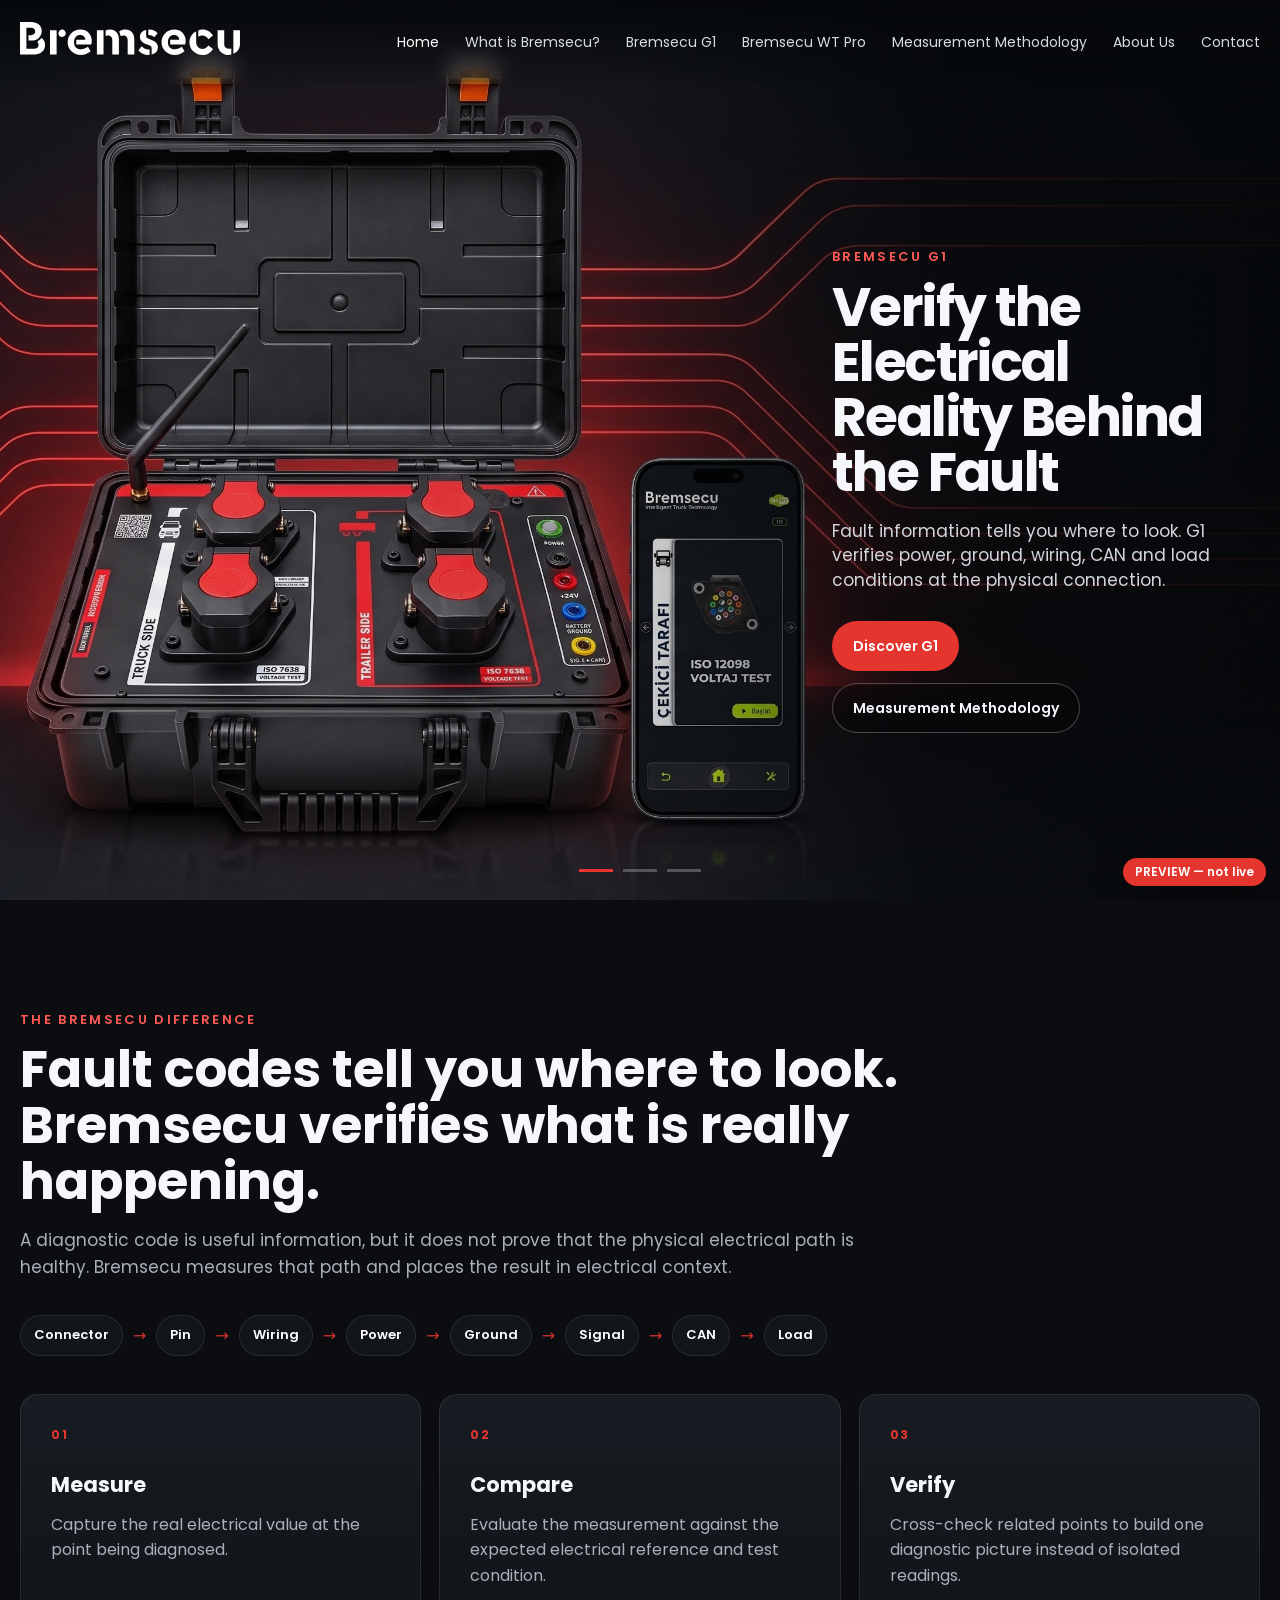
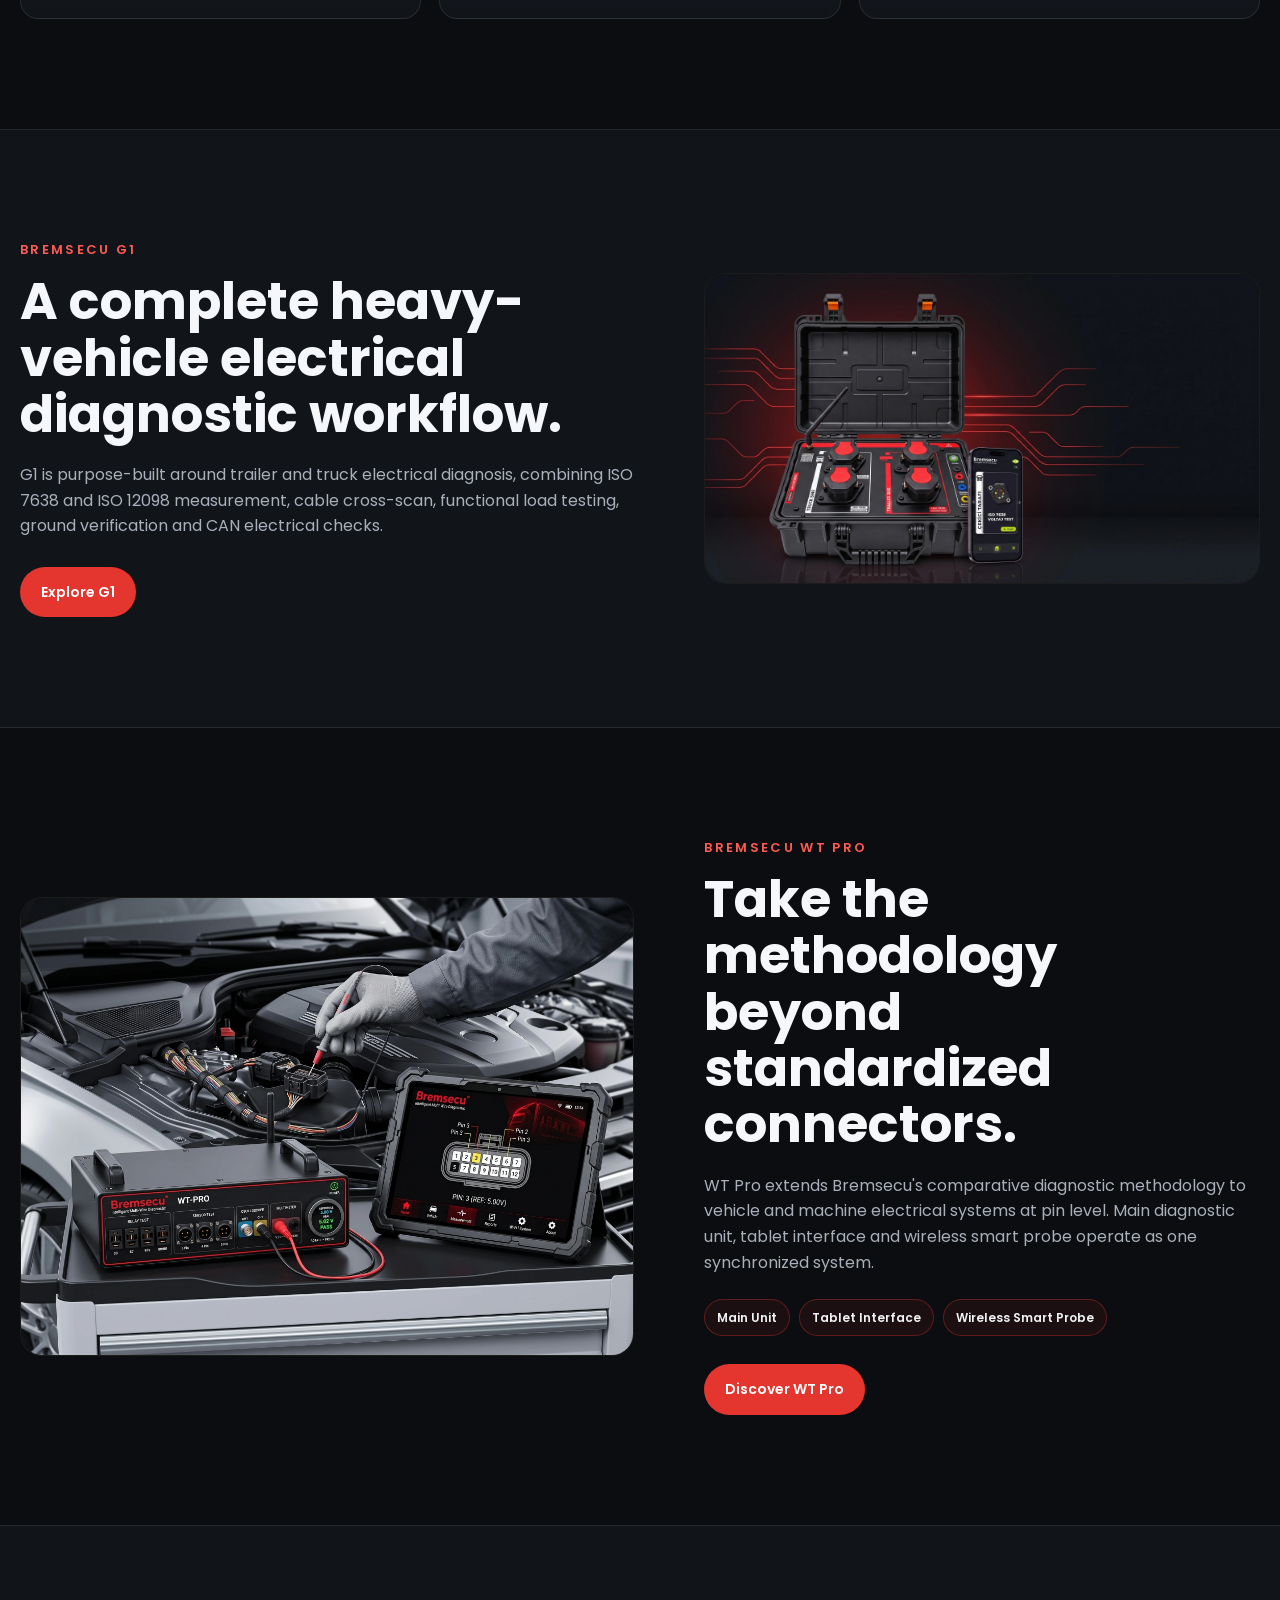
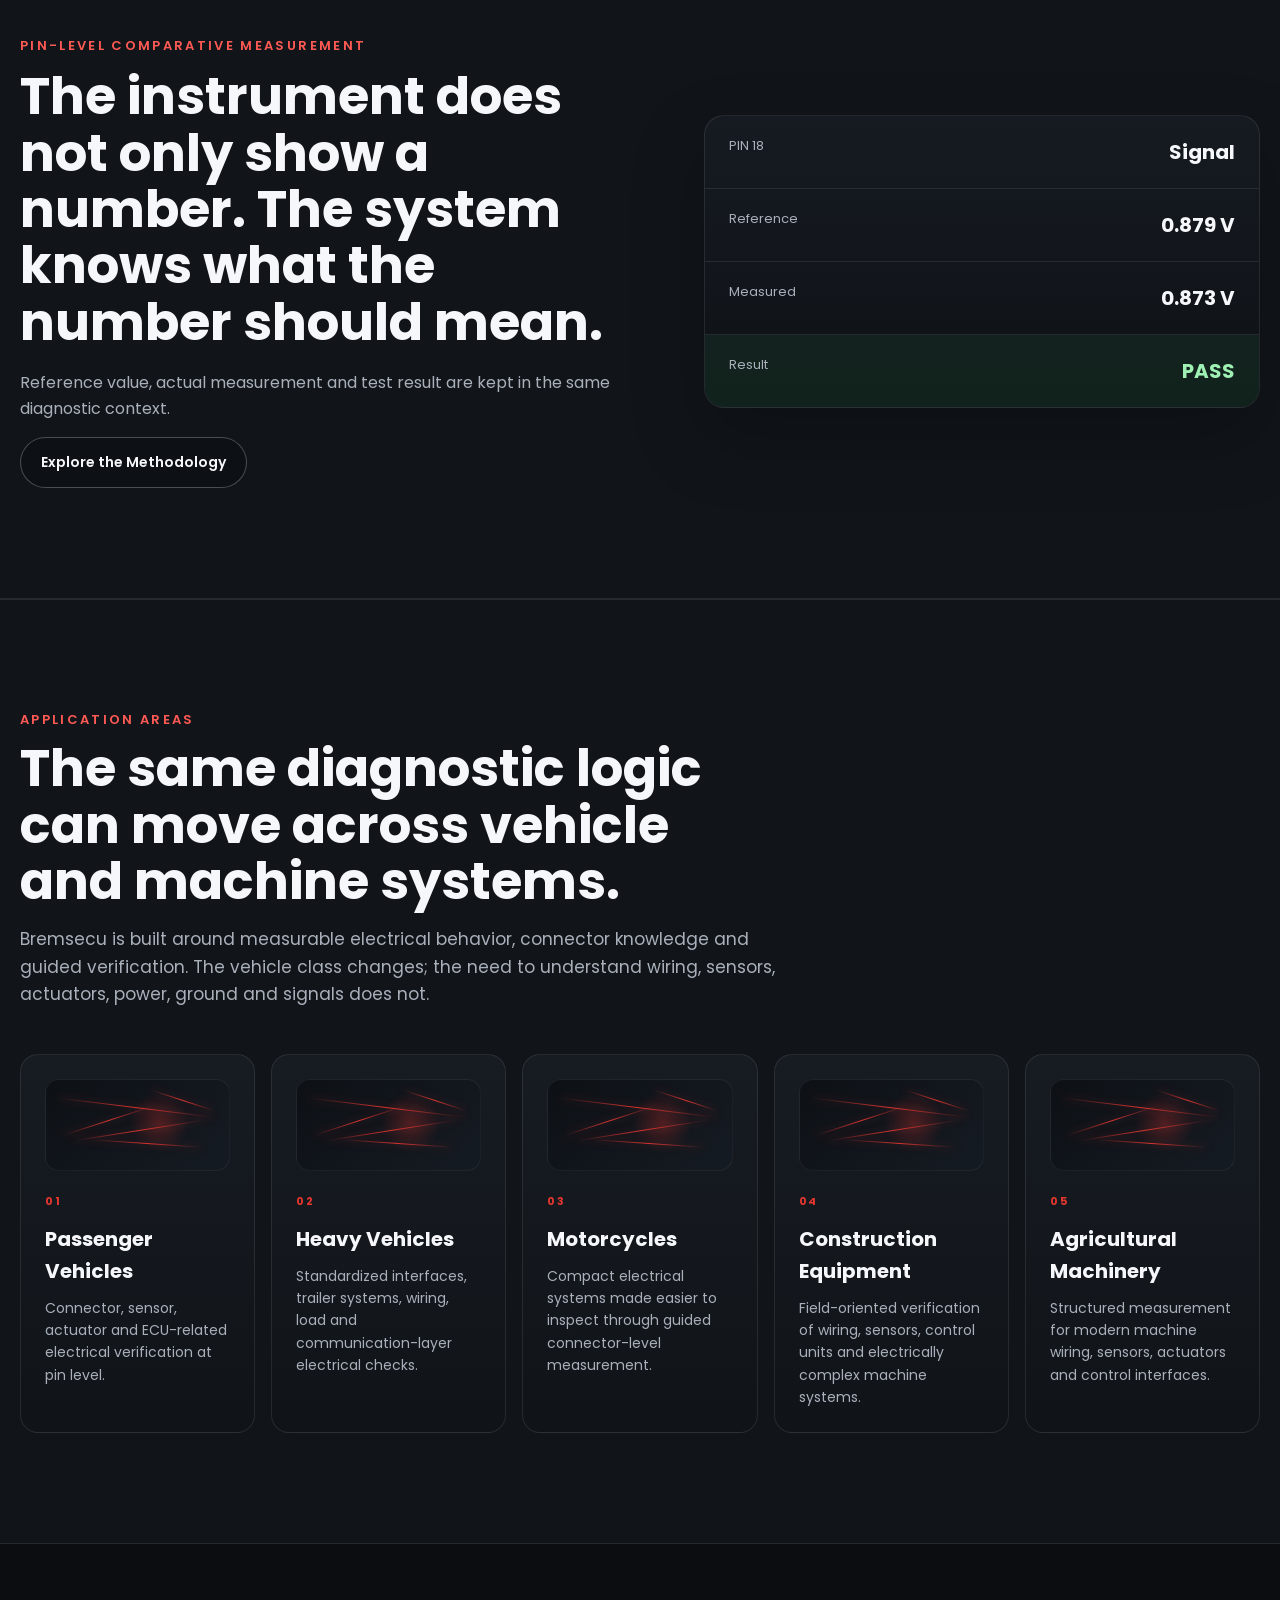
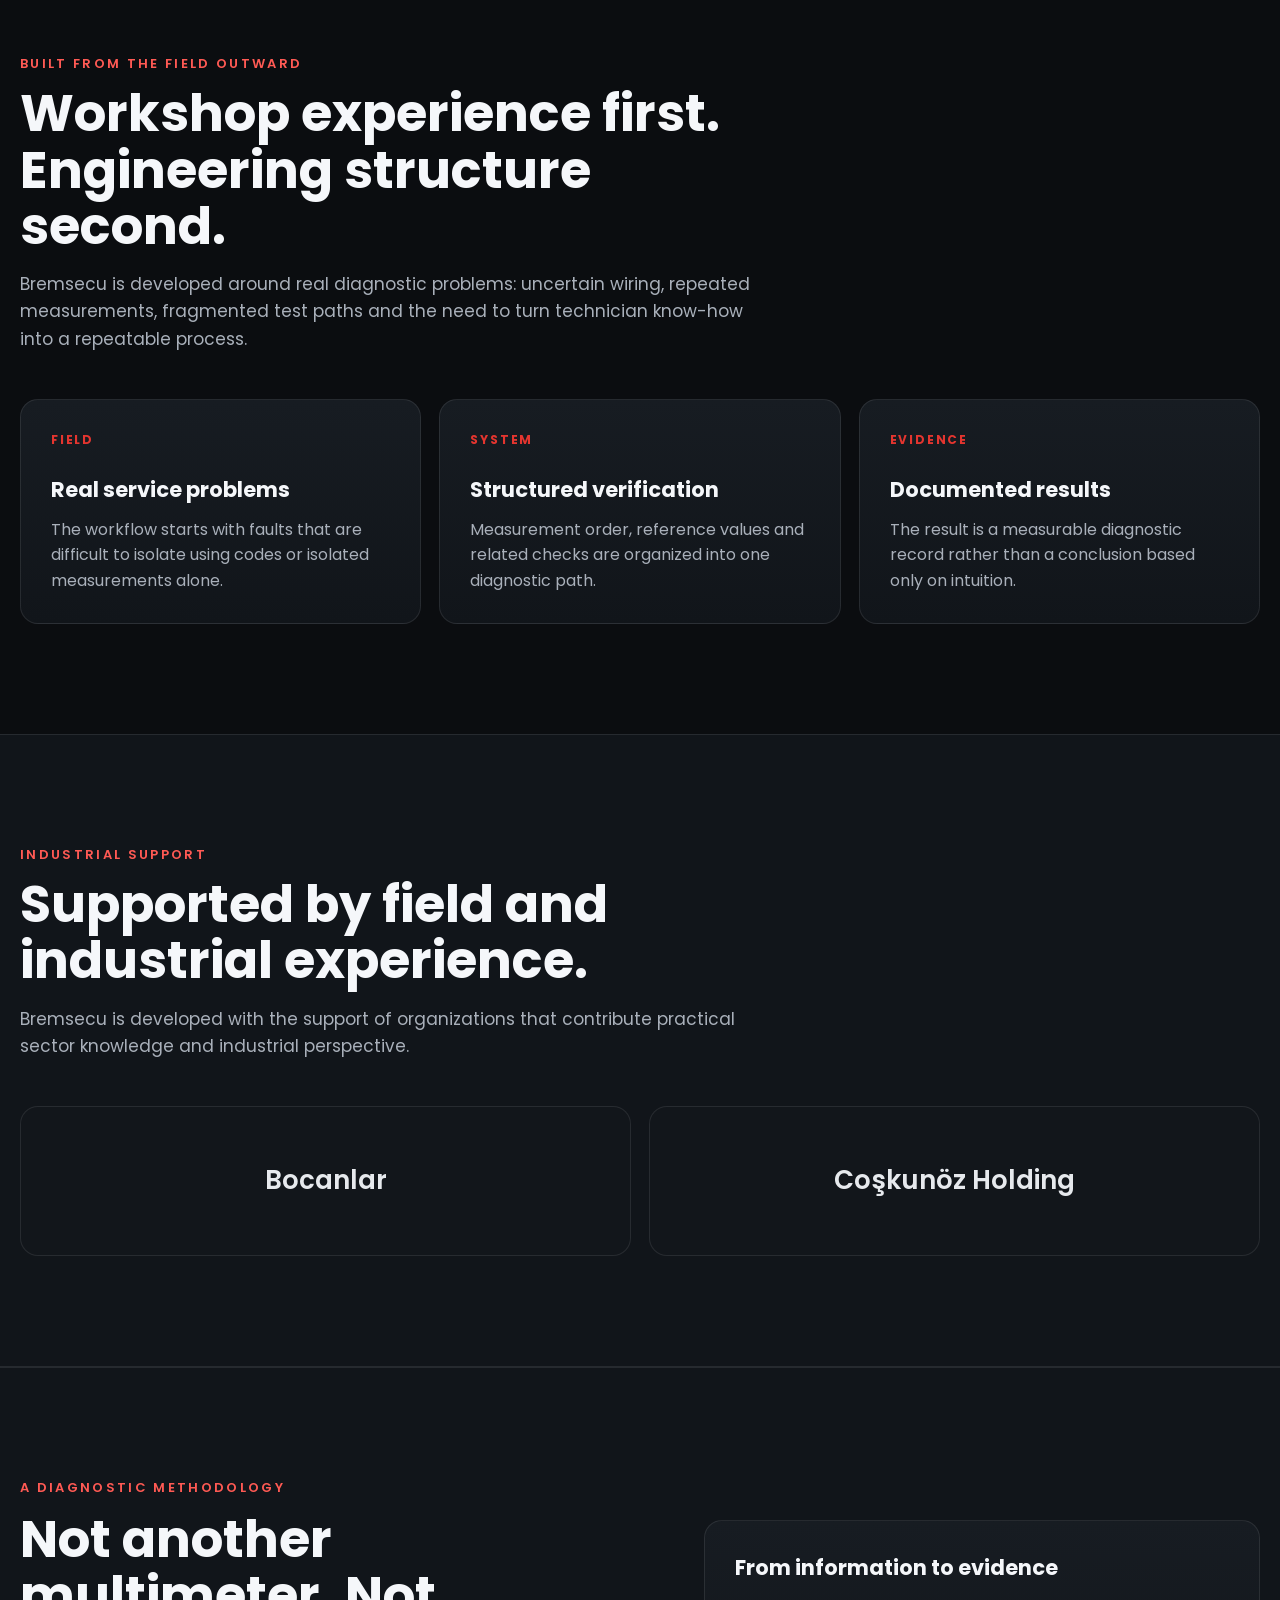
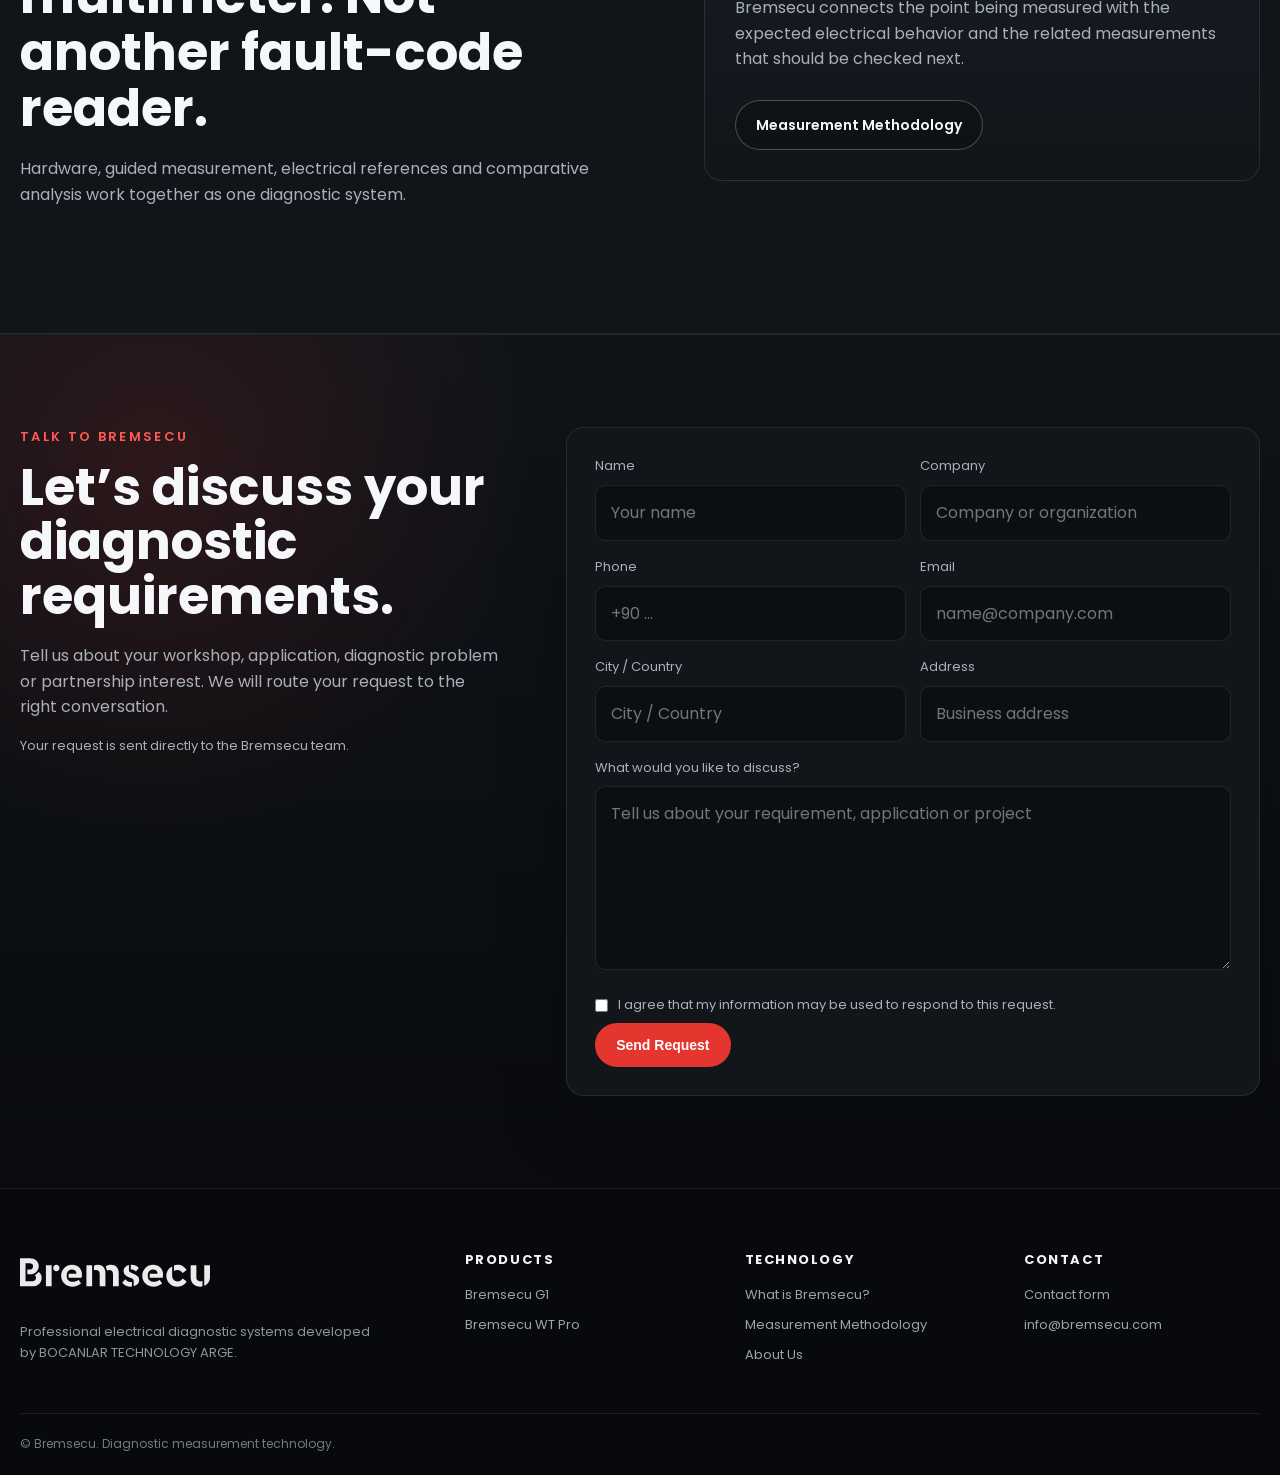
==== commit 807e0eba: "Refresh preview after branding/support update: index.html" ====
--- a/public/preview/index.html
+++ b/public/preview/index.html
@@ -67,6 +67,11 @@
 
 <section class="section"><div class="container"><div class="section-head"><div class="eyebrow">Built from the field outward</div><h2>Workshop experience first. Engineering structure second.</h2><p>Bremsecu is developed around real diagnostic problems: uncertain wiring, repeated measurements, fragmented test paths and the need to turn technician know-how into a repeatable process.</p></div><div class="grid-3"><div class="card"><div class="num">FIELD</div><h3>Real service problems</h3><p>The workflow starts with faults that are difficult to isolate using codes or isolated measurements alone.</p></div><div class="card"><div class="num">SYSTEM</div><h3>Structured verification</h3><p>Measurement order, reference values and related checks are organized into one diagnostic path.</p></div><div class="card"><div class="num">EVIDENCE</div><h3>Documented results</h3><p>The result is a measurable diagnostic record rather than a conclusion based only on intuition.</p></div></div></div></section>
 
+<section class="section section-alt support-section"><div class="container">
+  <div class="section-head"><div class="eyebrow">Industrial support</div><h2>Supported by field and industrial experience.</h2><p>Bremsecu is developed with the support of organizations that contribute practical sector knowledge and industrial perspective.</p></div>
+  <div class="partner-row"><div class="partner">Bocanlar</div><div class="partner">Coşkunöz Holding</div></div>
+</div></section>
+
 <section class="section section-alt"><div class="container split"><div><div class="eyebrow">A diagnostic methodology</div><h2 class="large-section-title">Not another multimeter. Not another fault-code reader.</h2><p class="muted">Hardware, guided measurement, electrical references and comparative analysis work together as one diagnostic system.</p></div><div class="card"><h3>From information to evidence</h3><p>Bremsecu connects the point being measured with the expected electrical behavior and the related measurements that should be checked next.</p><div class="hero-actions"><a class="btn btn-secondary" href="./measurement-methodology.html">Measurement Methodology</a></div></div></div></section>
 <section class="lead-section" id="inquiry">
   <div class="container lead-grid">
@@ -106,7 +111,7 @@
   <div class="container footer-grid">
     <div class="footer-brand">
       <img src="../images/brand/logo.svg" alt="Bremsecu">
-      <p>Professional electrical diagnostic systems developed by Alaaddin Arge.</p>
+      <p>Professional electrical diagnostic systems developed by BOCANLAR TECHNOLOGY ARGE.</p>
     </div>
     <div>
       <h3>Products</h3>
